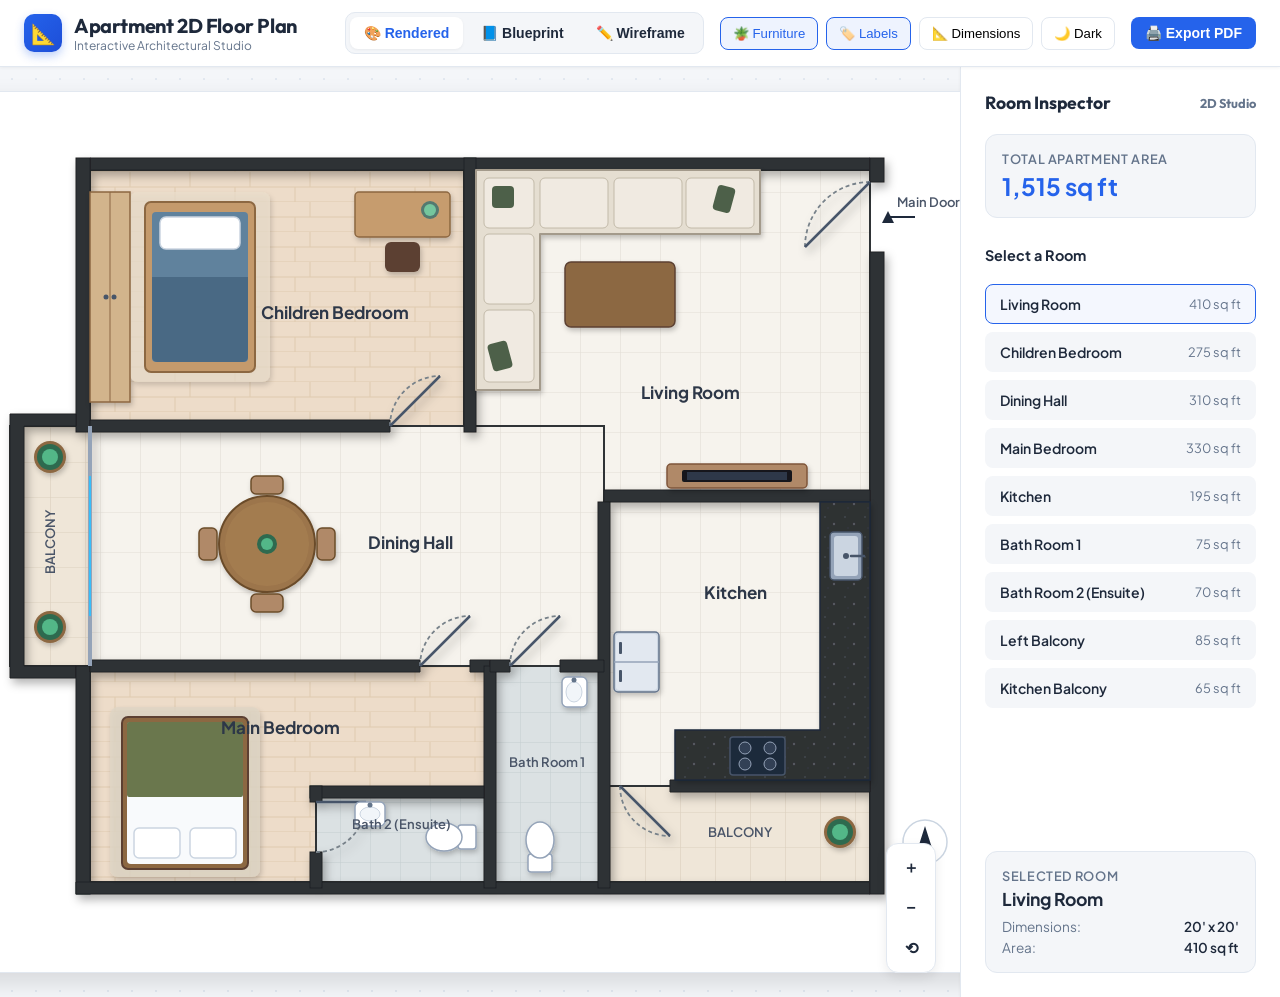
==== index.html @ f6bd7448 "Initial commit: Interactive 2D Apartment Floor Plan Studio" ====
<!DOCTYPE html>
<html lang="en">

<head>
    <meta charset="UTF-8">
    <meta name="viewport" content="width=device-width, initial-scale=1.0">
    <title>2D Apartment Floor Plan - Interactive Studio</title>
    <!-- Google Fonts -->
    <link rel="preconnect" href="https://fonts.googleapis.com">
    <link rel="preconnect" href="https://fonts.gstatic.com" crossorigin>
    <link href="https://fonts.googleapis.com/css2?family=Outfit:wght@300;400;500;600;700&family=Plus+Jakarta+Sans:wght@400;500;600;700&display=swap" rel="stylesheet">
    <!-- External Modular Stylesheet -->
    <link rel="stylesheet" href="css/styles.css">
</head>

<body>

    <!-- Header Navigation -->
    <header>
        <div class="brand">
            <div class="brand-icon">📐</div>
            <div>
                <div class="brand-title">Apartment 2D Floor Plan</div>
                <div class="brand-subtitle">Interactive Architectural Studio</div>
            </div>
        </div>

        <div class="toolbar">
            <div class="btn-group">
                <button class="btn active" id="btnRender" onclick="setRenderMode('render')">🎨 Rendered</button>
                <button class="btn" id="btnBlueprint" onclick="setRenderMode('blueprint')">📘 Blueprint</button>
                <button class="btn" id="btnWireframe" onclick="setRenderMode('wireframe')">✏️ Wireframe</button>
            </div>

            <div style="display: flex; gap: 8px;">
                <button class="toggle-btn active" id="togFurniture" onclick="toggleLayer('furniture')">🪴 Furniture</button>
                <button class="toggle-btn active" id="togLabels" onclick="toggleLayer('labels')">🏷️ Labels</button>
                <button class="toggle-btn" id="togDimensions" onclick="toggleLayer('dimensions')">📐 Dimensions</button>
                <button class="toggle-btn" id="togTheme" onclick="toggleTheme()">🌙 Dark</button>
            </div>

            <button class="btn btn-primary" onclick="window.print()">🖨️ Export PDF</button>
        </div>
    </header>

    <!-- Workspace -->
    <div class="workspace">
        <div class="canvas-container">
            <div class="canvas-wrapper" id="canvasWrapper">
                <!-- Inline Floor Plan SVG or External Reference -->
                <svg id="floorplan" viewBox="0 0 1000 840" xmlns="http://www.w3.org/2000/svg">
                    <defs>
                        <!-- Filters for Soft Realistic Shadows -->
                        <filter id="drop-shadow" x="-10%" y="-10%" width="130%" height="130%">
                            <feDropShadow dx="2" dy="4" stdDeviation="4" flood-color="#000" flood-opacity="0.15" />
                        </filter>
                        <filter id="furniture-shadow" x="-20%" y="-20%" width="140%" height="140%">
                            <feDropShadow dx="1.5" dy="3" stdDeviation="2.5" flood-color="#000" flood-opacity="0.22" />
                        </filter>
                        <filter id="wall-shadow" x="-10%" y="-10%" width="130%" height="130%">
                            <feDropShadow dx="3" dy="5" stdDeviation="5" flood-color="#000" flood-opacity="0.3" />
                        </filter>

                        <!-- Wood Flooring Pattern -->
                        <pattern id="woodPattern" width="60" height="30" patternUnits="userSpaceOnUse">
                            <rect width="60" height="30" fill="#eddcc9" />
                            <line x1="0" y1="15" x2="60" y2="15" stroke="#e0cbaf" stroke-width="1.2" />
                            <line x1="0" y1="30" x2="60" y2="30" stroke="#e0cbaf" stroke-width="1.2" />
                            <line x1="30" y1="0" x2="30" y2="15" stroke="#e0cbaf" stroke-width="1" />
                            <line x1="15" y1="15" x2="15" y2="30" stroke="#e0cbaf" stroke-width="1" />
                        </pattern>

                        <!-- Light Off-White Ceramic Tile Pattern -->
                        <pattern id="tilePattern" width="40" height="40" patternUnits="userSpaceOnUse">
                            <rect width="40" height="40" fill="#f6f3ed" />
                            <path d="M 40 0 L 0 0 0 40" fill="none" stroke="#e3ded6" stroke-width="1.2" />
                        </pattern>

                        <!-- Bathroom Grey Tile Pattern -->
                        <pattern id="bathTilePattern" width="30" height="30" patternUnits="userSpaceOnUse">
                            <rect width="30" height="30" fill="#dbe1e3" />
                            <path d="M 30 0 L 0 0 0 30" fill="none" stroke="#c4cdcf" stroke-width="1" />
                        </pattern>

                        <!-- Balcony Tile Pattern -->
                        <pattern id="balconyTilePattern" width="35" height="35" patternUnits="userSpaceOnUse">
                            <rect width="35" height="35" fill="#efe6d8" />
                            <path d="M 35 0 L 0 0 0 35" fill="none" stroke="#dbd0be" stroke-width="1.2" />
                        </pattern>

                        <!-- Granite Counter Pattern -->
                        <pattern id="granitePattern" width="20" height="20" patternUnits="userSpaceOnUse">
                            <rect width="20" height="20" fill="#2d3033" />
                            <circle cx="5" cy="5" r="1" fill="#44484d" />
                            <circle cx="14" cy="12" r="1.2" fill="#555a60" />
                            <circle cx="8" cy="16" r="0.8" fill="#3b3e42" />
                        </pattern>

                        <!-- Arrow Marker for Main Door -->
                        <marker id="mainDoorArrow" markerWidth="10" markerHeight="10" refX="5" refY="5" orient="auto">
                            <path d="M2,2 L5,8 L8,2 Z" fill="#1e293b" />
                        </marker>
                    </defs>

                    <!-- 1. ROOM FLOORS & SURFACES -->
                    <g id="layer-floors">
                        <rect id="room-children" class="room-polygon" x="110" y="58" width="374" height="256" fill="url(#woodPattern)" stroke="#2f3336" stroke-width="2" onclick="selectRoom('Children Bedroom', 275, '15\' x 18\'')" />
                        <path id="room-living" class="room-polygon" d="M484,58 L890,58 L890,384 L624,384 L624,314 L484,314 Z" fill="url(#tilePattern)" stroke="#2f3336" stroke-width="2" onclick="selectRoom('Living Room', 410, '20\' x 20\'')" />
                        <rect id="room-dining" class="room-polygon" x="110" y="314" width="514" height="240" fill="url(#tilePattern)" stroke="#2f3336" stroke-width="2" onclick="selectRoom('Dining Hall', 310, '24\' x 13\'')" />
                        <rect id="room-left-balcony" class="room-polygon" x="30" y="314" width="80" height="240" fill="url(#balconyTilePattern)" stroke="#2f3336" stroke-width="2" onclick="selectRoom('Left Balcony', 85, '4\' x 13\'')" />
                        <rect id="room-main-bed" class="room-polygon" x="110" y="554" width="400" height="216" fill="url(#woodPattern)" stroke="#2f3336" stroke-width="2" onclick="selectRoom('Main Bedroom', 330, '19\' x 15\'')" />
                        <rect id="room-bath2" class="room-polygon" x="336" y="680" width="174" height="90" fill="url(#bathTilePattern)" stroke="#2f3336" stroke-width="2" onclick="selectRoom('Bath Room 2 (Ensuite)', 70, '9\' x 5\'')" />
                        <rect id="room-bath1" class="room-polygon" x="510" y="554" width="114" height="216" fill="url(#bathTilePattern)" stroke="#2f3336" stroke-width="2" onclick="selectRoom('Bath Room 1', 75, '6\' x 11\'')" />
                        <rect id="room-kitchen" class="room-polygon" x="624" y="384" width="266" height="290" fill="url(#tilePattern)" stroke="#2f3336" stroke-width="2" onclick="selectRoom('Kitchen', 195, '12\' x 15\'')" />
                        <rect id="room-kitchen-balcony" class="room-polygon" x="624" y="674" width="266" height="96" fill="url(#balconyTilePattern)" stroke="#2f3336" stroke-width="2" onclick="selectRoom('Kitchen Balcony', 65, '12\' x 4\'')" />
                    </g>

                    <!-- 2. STRUCTURAL WALLS & DOOR SWINGS -->
                    <g id="layer-walls" filter="url(#wall-shadow)">
                        <path class="wall-structure" d="M110,46 L890,46 L890,58 L110,58 Z" />
                        <rect class="wall-structure" x="96" y="46" width="14" height="274" />
                        <path class="wall-structure" d="M30,302 L96,302 L96,314 L44,314 L44,554 L96,554 L96,566 L30,566 Z" />
                        <rect class="wall-structure" x="96" y="554" width="14" height="228" />
                        <path class="wall-structure" d="M96,770 L890,770 L890,782 L96,782 Z" />
                        <rect class="wall-structure" x="890" y="46" width="14" height="24" />
                        <rect class="wall-structure" x="890" y="140" width="14" height="642" />

                        <rect class="wall-structure" x="484" y="46" width="12" height="274" />
                        <path class="wall-structure" d="M110,308 L410,308 L410,320 L110,320 Z" />
                        <path class="wall-structure" d="M624,378 L890,378 L890,390 L624,390 Z" />
                        <path class="wall-structure" d="M110,548 L440,548 L440,560 L110,560 Z" />
                        <path class="wall-structure" d="M490,548 L510,548 L510,560 L490,560 Z" />
                        <rect class="wall-structure" x="504" y="554" width="12" height="222" />
                        <rect class="wall-structure" x="330" y="674" width="174" height="12" />
                        <rect class="wall-structure" x="330" y="674" width="12" height="16" />
                        <rect class="wall-structure" x="330" y="740" width="12" height="36" />
                        <rect class="wall-structure" x="618" y="390" width="12" height="386" />
                        <path class="wall-structure" d="M510,548 L530,548 L530,560 L510,560 Z" />
                        <path class="wall-structure" d="M580,548 L624,548 L624,560 L580,560 Z" />
                        <path class="wall-structure" d="M690,668 L890,668 L890,680 L690,680 Z" />

                        <g id="door-main">
                            <path class="door-arc" d="M890,70 A65,65 0 0,0 825,135" />
                            <line class="door-leaf" x1="890" y1="70" x2="825" y2="135" />
                        </g>
                        <g id="door-children">
                            <path class="door-arc" d="M410,314 A50,50 0 0,1 460,264" />
                            <line class="door-leaf" x1="410" y1="314" x2="460" y2="264" />
                        </g>
                        <g id="door-main-bed">
                            <path class="door-arc" d="M440,554 A50,50 0 0,1 490,504" />
                            <line class="door-leaf" x1="440" y1="554" x2="490" y2="504" />
                        </g>
                        <g id="door-bath2">
                            <path class="door-arc" d="M336,740 A50,50 0 0,0 386,690" />
                            <line class="door-leaf" x1="336" y1="690" x2="386" y2="690" />
                        </g>
                        <g id="door-bath1">
                            <path class="door-arc" d="M530,554 A50,50 0 0,1 580,504" />
                            <line class="door-leaf" x1="530" y1="554" x2="580" y2="504" />
                        </g>
                        <g id="door-kitchen-balcony">
                            <path class="door-arc" d="M640,674 A50,50 0 0,0 690,724" />
                            <line class="door-leaf" x1="640" y1="674" x2="690" y2="724" />
                        </g>

                        <line x1="110" y1="314" x2="110" y2="554" stroke="#94a3b8" stroke-width="4" />
                        <line x1="110" y1="364" x2="110" y2="504" stroke="#38bdf8" stroke-width="2" />
                    </g>

                    <!-- 3. FURNITURE & FIXTURES -->
                    <g id="layer-furniture" class="furniture-group" filter="url(#furniture-shadow)">
                        <g id="furn-child-bed">
                            <rect x="150" y="80" width="140" height="190" rx="8" fill="#eadecc" opacity="0.7" />
                            <rect x="165" y="90" width="110" height="170" rx="6" fill="#c49a6c" stroke="#8c6742" stroke-width="2" />
                            <rect x="172" y="100" width="96" height="150" rx="4" fill="#60829d" />
                            <rect x="180" y="105" width="80" height="32" rx="6" fill="#ffffff" stroke="#cbd5e1" stroke-width="1.5" />
                            <path d="M172,165 L268,165 L268,245 A5,5 0 0,1 263,250 L177,250 A5,5 0 0,1 172,245 Z" fill="#4a6984" />
                        </g>
                        <g id="furn-child-wardrobe">
                            <rect x="110" y="80" width="40" height="210" fill="#d2b48c" stroke="#8c6742" stroke-width="1.5" />
                            <line x1="130" y1="80" x2="130" y2="290" stroke="#8c6742" stroke-width="1" />
                            <circle cx="126" cy="185" r="2.5" fill="#475569" />
                            <circle cx="134" cy="185" r="2.5" fill="#475569" />
                        </g>
                        <g id="furn-child-desk">
                            <rect x="375" y="80" width="95" height="45" rx="4" fill="#c69c6e" stroke="#8c6742" stroke-width="1.5" />
                            <rect x="405" y="130" width="35" height="30" rx="6" fill="#5c4033" />
                            <circle cx="450" cy="98" r="9" fill="#52796f" />
                            <circle cx="450" cy="98" r="6" fill="#74c69d" />
                        </g>
                        <g id="furn-tv-unit">
                            <rect x="687" y="352" width="140" height="24" rx="4" fill="#b08968" stroke="#7f5539" stroke-width="1.5" />
                            <rect x="702" y="358" width="110" height="12" rx="2" fill="#15191d" />
                            <rect x="707" y="360" width="100" height="8" fill="#2d3748" />
                        </g>
                        <g id="furn-sofa-set">
                            <path d="M496,58 L780,58 L780,122 L560,122 L560,278 L496,278 Z" fill="#e5ded1" stroke="#a39a8b" stroke-width="2" stroke-linejoin="round" />
                            <rect x="504" y="66" width="50" height="50" rx="5" fill="#f0eae1" stroke="#c2baa9" stroke-width="1" />
                            <rect x="504" y="122" width="50" height="70" rx="5" fill="#f0eae1" stroke="#c2baa9" stroke-width="1" />
                            <rect x="504" y="198" width="50" height="72" rx="5" fill="#f0eae1" stroke="#c2baa9" stroke-width="1" />
                            <rect x="560" y="66" width="68" height="50" rx="5" fill="#f0eae1" stroke="#c2baa9" stroke-width="1" />
                            <rect x="634" y="66" width="68" height="50" rx="5" fill="#f0eae1" stroke="#c2baa9" stroke-width="1" />
                            <rect x="706" y="66" width="68" height="50" rx="5" fill="#f0eae1" stroke="#c2baa9" stroke-width="1" />
                            <rect x="512" y="74" width="22" height="22" rx="4" fill="#4e6148" />
                            <rect x="510" y="230" width="20" height="28" rx="4" transform="rotate(-15 520 244)" fill="#4e6148" />
                            <rect x="735" y="74" width="18" height="26" rx="4" transform="rotate(15 744 87)" fill="#4e6148" />
                            <rect x="585" y="150" width="110" height="65" rx="6" fill="#8c6742" stroke="#5c4033" stroke-width="1.5" />
                        </g>
                        <g id="furn-dining-set">
                            <rect x="271" y="364" width="32" height="18" rx="5" fill="#b08968" stroke="#6b4c2a" stroke-width="1.5" />
                            <rect x="271" y="482" width="32" height="18" rx="5" fill="#b08968" stroke="#6b4c2a" stroke-width="1.5" />
                            <rect x="219" y="416" width="18" height="32" rx="5" fill="#b08968" stroke="#6b4c2a" stroke-width="1.5" />
                            <rect x="337" y="416" width="18" height="32" rx="5" fill="#b08968" stroke="#6b4c2a" stroke-width="1.5" />
                            <circle cx="287" cy="432" r="48" fill="#9c754b" stroke="#6b4c2a" stroke-width="2" />
                            <circle cx="287" cy="432" r="42" fill="#a88054" opacity="0.6" />
                            <circle cx="287" cy="432" r="10" fill="#2d6a4f" />
                            <circle cx="287" cy="432" r="6" fill="#52b788" />
                        </g>
                        <g id="furn-left-balcony">
                            <circle cx="70" cy="345" r="16" fill="#8c6742" />
                            <circle cx="70" cy="345" r="13" fill="#2d6a4f" />
                            <circle cx="70" cy="345" r="8" fill="#52b788" />
                            <circle cx="70" cy="515" r="16" fill="#8c6742" />
                            <circle cx="70" cy="515" r="13" fill="#2d6a4f" />
                            <circle cx="70" cy="515" r="8" fill="#52b788" />
                        </g>
                        <g id="furn-main-bed">
                            <rect x="130" y="595" width="150" height="170" rx="8" fill="#ded5c5" opacity="0.8" />
                            <rect x="142" y="605" width="126" height="152" rx="6" fill="#8c6742" stroke="#5c4033" stroke-width="2" />
                            <rect x="147" y="610" width="116" height="142" rx="4" fill="#f8fafc" />
                            <rect x="147" y="610" width="116" height="75" rx="2" fill="#6b774d" />
                            <rect x="154" y="716" width="46" height="30" rx="5" fill="#ffffff" stroke="#cbd5e1" stroke-width="1.5" />
                            <rect x="210" y="716" width="46" height="30" rx="5" fill="#ffffff" stroke="#cbd5e1" stroke-width="1.5" />
                        </g>
                        <g id="furn-bath2">
                            <rect x="478" y="713" width="18" height="24" rx="3" fill="#ffffff" stroke="#94a3b8" stroke-width="1.5" />
                            <ellipse cx="464" cy="725" rx="18" ry="14" fill="#ffffff" stroke="#94a3b8" stroke-width="1.5" />
                            <rect x="375" y="690" width="30" height="24" rx="5" fill="#ffffff" stroke="#94a3b8" stroke-width="1.5" />
                            <ellipse cx="390" cy="702" rx="10" ry="7" fill="#f1f5f9" stroke="#cbd5e1" stroke-width="1" />
                            <circle cx="390" cy="693" r="2.5" fill="#64748b" />
                        </g>
                        <g id="furn-bath1">
                            <rect x="548" y="742" width="24" height="18" rx="3" fill="#ffffff" stroke="#94a3b8" stroke-width="1.5" />
                            <ellipse cx="560" cy="728" rx="14" ry="18" fill="#ffffff" stroke="#94a3b8" stroke-width="1.5" />
                            <rect x="582" y="565" width="25" height="30" rx="5" fill="#ffffff" stroke="#94a3b8" stroke-width="1.5" />
                            <ellipse cx="594" cy="580" rx="8" ry="10" fill="#f1f5f9" stroke="#cbd5e1" stroke-width="1" />
                            <circle cx="594" cy="568" r="2.5" fill="#64748b" />
                        </g>
                        <g id="furn-kitchen">
                            <rect x="634" y="520" width="45" height="60" rx="4" fill="#cbd5e1" stroke="#64748b" stroke-width="1.5" />
                            <rect x="636" y="522" width="41" height="56" rx="3" fill="#e2e8f0" />
                            <line x1="634" y1="550" x2="679" y2="550" stroke="#94a3b8" stroke-width="1.5" />
                            <rect x="639" y="530" width="3" height="12" rx="1" fill="#475569" />
                            <rect x="639" y="558" width="3" height="12" rx="1" fill="#475569" />
                            <path d="M840,390 L890,390 L890,668 L695,668 L695,618 L840,618 Z" fill="url(#granitePattern)" stroke="#1e293b" stroke-width="1.5" />
                            <rect x="850" y="420" width="32" height="48" rx="4" fill="#94a3b8" stroke="#475569" stroke-width="1.5" />
                            <rect x="854" y="424" width="24" height="40" rx="3" fill="#cbd5e1" />
                            <circle cx="866" cy="444" r="3" fill="#475569" />
                            <path d="M884,444 L871,444" stroke="#475569" stroke-width="2.5" stroke-linecap="round" />
                            <rect x="750" y="625" width="55" height="38" rx="3" fill="#1e293b" stroke="#475569" stroke-width="1.5" />
                            <circle cx="765" cy="636" r="6" fill="#334155" stroke="#94a3b8" stroke-width="1" />
                            <circle cx="790" cy="636" r="6" fill="#334155" stroke="#94a3b8" stroke-width="1" />
                            <circle cx="765" cy="652" r="6" fill="#334155" stroke="#94a3b8" stroke-width="1" />
                            <circle cx="790" cy="652" r="6" fill="#334155" stroke="#94a3b8" stroke-width="1" />
                        </g>
                        <g id="furn-kitchen-balcony">
                            <circle cx="860" cy="720" r="16" fill="#8c6742" />
                            <circle cx="860" cy="720" r="13" fill="#2d6a4f" />
                            <circle cx="860" cy="720" r="8" fill="#52b788" />
                        </g>
                    </g>

                    <!-- 4. TEXT LABELS & INDICATORS -->
                    <g id="layer-labels">
                        <text class="room-label-text" x="355" y="200">Children Bedroom</text>
                        <text class="room-label-text" x="710" y="280">Living Room</text>
                        <text class="room-label-text" x="430" y="430">Dining Hall</text>
                        <text class="sub-label-text" transform="translate(70, 430) rotate(-90)">BALCONY</text>
                        <text class="room-label-text" x="300" y="615">Main Bedroom</text>
                        <text class="sub-label-text" x="421" y="712" font-size="11">Bath 2 (Ensuite)</text>
                        <text class="sub-label-text" x="567" y="650">Bath Room 1</text>
                        <text class="room-label-text" x="755" y="480">Kitchen</text>
                        <text class="sub-label-text" x="760" y="720">BALCONY</text>

                        <g id="indicator-main-door">
                            <text class="sub-label-text" x="948" y="90" font-weight="700">Main Door</text>
                            <line x1="935" y1="105" x2="908" y2="105" stroke="#1e293b" stroke-width="2" marker-end="url(#mainDoorArrow)" />
                        </g>

                        <g id="indicator-north" transform="translate(945, 730)">
                            <circle cx="0" cy="0" r="22" fill="#ffffff" stroke="#cbd5e1" stroke-width="1.5" />
                            <polygon points="0,-16 -7,6 0,2 7,6" fill="#1e293b" />
                            <text x="0" y="18" text-anchor="middle" font-size="12" font-weight="800" fill="#1e293b">N</text>
                        </g>
                    </g>

                    <!-- 5. OPTIONAL ARCHITECTURAL DIMENSIONS -->
                    <g id="layer-dimensions" style="display: none;">
                        <line class="dim-line" x1="110" y1="25" x2="890" y2="25" />
                        <text class="dim-text" x="500" y="18">44' - 0" (13.41 m)</text>
                        <line class="dim-line" x1="920" y1="58" x2="920" y2="770" />
                        <text class="dim-text" transform="translate(935, 410) rotate(90)">38' - 0" (11.58 m)</text>
                        <text class="dim-text" x="355" y="220">(15' 0" x 18' 0")</text>
                        <text class="dim-text" x="680" y="210">(20' 0" x 20' 0")</text>
                        <text class="dim-text" x="430" y="450">(24' 0" x 13' 0")</text>
                        <text class="dim-text" x="270" y="635">(16' 0" x 15' 0")</text>
                    </g>
                </svg>
            </div>

            <!-- Floating Controls -->
            <div class="floating-controls">
                <button onclick="zoom(1.15)" title="Zoom In">＋</button>
                <button onclick="zoom(0.85)" title="Zoom Out">− </button>
                <button onclick="resetZoom()" title="Reset Zoom">⟲</button>
            </div>
        </div>

        <!-- Sidebar Inspector -->
        <div class="sidebar">
            <div class="sidebar-title">
                <span>Room Inspector</span>
                <span style="font-size: 0.8rem; color: var(--text-secondary);">2D Studio</span>
            </div>

            <div class="stat-card">
                <div class="stat-label">Total Apartment Area</div>
                <div class="stat-value">1,515 sq ft</div>
            </div>

            <div style="font-weight: 700; font-size: 0.9rem; margin-top: 8px;">Select a Room</div>

            <div class="room-list">
                <div class="room-item active" onclick="selectRoom('Living Room', 410, '20\' x 20\'')">
                    <span class="room-item-name">Living Room</span>
                    <span class="room-item-size">410 sq ft</span>
                </div>
                <div class="room-item" onclick="selectRoom('Children Bedroom', 275, '15\' x 18\'')">
                    <span class="room-item-name">Children Bedroom</span>
                    <span class="room-item-size">275 sq ft</span>
                </div>
                <div class="room-item" onclick="selectRoom('Dining Hall', 310, '24\' x 13\'')">
                    <span class="room-item-name">Dining Hall</span>
                    <span class="room-item-size">310 sq ft</span>
                </div>
                <div class="room-item" onclick="selectRoom('Main Bedroom', 330, '19\' x 15\'')">
                    <span class="room-item-name">Main Bedroom</span>
                    <span class="room-item-size">330 sq ft</span>
                </div>
                <div class="room-item" onclick="selectRoom('Kitchen', 195, '12\' x 15\'')">
                    <span class="room-item-name">Kitchen</span>
                    <span class="room-item-size">195 sq ft</span>
                </div>
                <div class="room-item" onclick="selectRoom('Bath Room 1', 75, '6\' x 11\'')">
                    <span class="room-item-name">Bath Room 1</span>
                    <span class="room-item-size">75 sq ft</span>
                </div>
                <div class="room-item" onclick="selectRoom('Bath Room 2 (Ensuite)', 70, '9\' x 5\'')">
                    <span class="room-item-name">Bath Room 2 (Ensuite)</span>
                    <span class="room-item-size">70 sq ft</span>
                </div>
                <div class="room-item" onclick="selectRoom('Left Balcony', 85, '4\' x 13\'')">
                    <span class="room-item-name">Left Balcony</span>
                    <span class="room-item-size">85 sq ft</span>
                </div>
                <div class="room-item" onclick="selectRoom('Kitchen Balcony', 65, '12\' x 4\'')">
                    <span class="room-item-name">Kitchen Balcony</span>
                    <span class="room-item-size">65 sq ft</span>
                </div>
            </div>

            <!-- Selected Details Container -->
            <div class="stat-card" id="selectedRoomCard" style="margin-top: auto;">
                <div class="stat-label">Selected Room</div>
                <div id="selRoomName" style="font-weight: 700; font-size: 1.1rem; margin-top: 4px;">Living Room</div>
                <div style="display: flex; justify-content: space-between; margin-top: 8px; font-size: 0.85rem;">
                    <span style="color: var(--text-secondary);">Dimensions:</span>
                    <span id="selRoomDim" style="font-weight: 600;">20' x 20'</span>
                </div>
                <div style="display: flex; justify-content: space-between; margin-top: 4px; font-size: 0.85rem;">
                    <span style="color: var(--text-secondary);">Area:</span>
                    <span id="selRoomArea" style="font-weight: 600;">410 sq ft</span>
                </div>
            </div>
        </div>
    </div>

    <!-- External Modular JavaScript Logic -->
    <script src="js/script.js"></script>
</body>

</html>
---- css/styles.css ----
:root {
    --bg-body: #f4f6f9;
    --bg-surface: #ffffff;
    --border-color: #e2e8f0;
    --text-primary: #1e293b;
    --text-secondary: #64748b;
    --accent: #2563eb;
    --accent-hover: #1d4ed8;
    --shadow-sm: 0 1px 3px rgba(0,0,0,0.05);
    --shadow-md: 0 4px 12px rgba(0,0,0,0.08);
    --shadow-lg: 0 10px 25px rgba(0,0,0,0.12);
}

body.dark-theme {
    --bg-body: #0f172a;
    --bg-surface: #1e293b;
    --border-color: #334155;
    --text-primary: #f8fafc;
    --text-secondary: #94a3b8;
    --accent: #3b82f6;
}

* {
    box-sizing: border-box;
    margin: 0;
    padding: 0;
}

body {
    font-family: 'Plus Jakarta Sans', sans-serif;
    background-color: var(--bg-body);
    color: var(--text-primary);
    transition: background-color 0.3s ease, color 0.3s ease;
    min-height: 100vh;
    display: flex;
    flex-direction: column;
}

/* Top Navigation Header */
header {
    background: var(--bg-surface);
    border-bottom: 1px solid var(--border-color);
    padding: 12px 24px;
    display: flex;
    align-items: center;
    justify-content: space-between;
    position: sticky;
    top: 0;
    z-index: 100;
    box-shadow: var(--shadow-sm);
}

.brand {
    display: flex;
    align-items: center;
    gap: 12px;
}

.brand-icon {
    width: 38px;
    height: 38px;
    background: linear-gradient(135deg, #2563eb, #1d4ed8);
    border-radius: 10px;
    display: flex;
    align-items: center;
    justify-content: center;
    color: white;
    font-weight: 700;
    font-size: 20px;
    box-shadow: 0 4px 10px rgba(37, 99, 235, 0.3);
}

.brand-title {
    font-family: 'Outfit', sans-serif;
    font-weight: 700;
    font-size: 1.25rem;
    letter-spacing: -0.02em;
}

.brand-subtitle {
    font-size: 0.75rem;
    color: var(--text-secondary);
}

.toolbar {
    display: flex;
    align-items: center;
    gap: 16px;
}

.btn-group {
    display: flex;
    background: var(--bg-body);
    padding: 4px;
    border-radius: 10px;
    border: 1px solid var(--border-color);
    gap: 4px;
}

.btn {
    background: transparent;
    border: none;
    color: var(--text-primary);
    padding: 8px 14px;
    border-radius: 8px;
    font-size: 0.875rem;
    font-weight: 600;
    cursor: pointer;
    display: flex;
    align-items: center;
    gap: 6px;
    transition: all 0.2s ease;
}

.btn:hover {
    background: rgba(0,0,0,0.05);
}

body.dark-theme .btn:hover {
    background: rgba(255,255,255,0.1);
}

.btn.active {
    background: var(--bg-surface);
    color: var(--accent);
    box-shadow: var(--shadow-sm);
}

.btn-primary {
    background: var(--accent);
    color: white;
    border-radius: 8px;
}

.btn-primary:hover {
    background: var(--accent-hover);
    color: white;
}

.toggle-btn {
    padding: 8px 12px;
    font-size: 0.825rem;
    border: 1px solid var(--border-color);
    border-radius: 8px;
    background: var(--bg-surface);
    cursor: pointer;
    user-select: none;
    display: flex;
    align-items: center;
    gap: 6px;
    font-weight: 500;
}

.toggle-btn.active {
    border-color: var(--accent);
    background: rgba(37, 99, 235, 0.08);
    color: var(--accent);
}

/* Main Workspace Layout */
.workspace {
    display: flex;
    flex: 1;
    overflow: hidden;
    position: relative;
}

/* Canvas Container */
.canvas-container {
    flex: 1;
    display: flex;
    align-items: center;
    justify-content: center;
    padding: 24px;
    overflow: auto;
    position: relative;
    background-image: radial-gradient(var(--border-color) 1px, transparent 1px);
    background-size: 24px 24px;
}

.canvas-wrapper {
    background: var(--bg-surface);
    border-radius: 16px;
    box-shadow: var(--shadow-lg);
    padding: 20px;
    transition: transform 0.2s cubic-bezier(0.25, 1, 0.5, 1);
    position: relative;
    border: 1px solid var(--border-color);
}

svg#floorplan {
    display: block;
    width: 1000px;
    height: 840px;
    max-width: 90vw;
    height: auto;
    user-select: none;
}

/* Floating Zoom Controls */
.floating-controls {
    position: absolute;
    bottom: 24px;
    right: 24px;
    background: var(--bg-surface);
    border: 1px solid var(--border-color);
    border-radius: 12px;
    padding: 6px;
    display: flex;
    flex-direction: column;
    gap: 4px;
    box-shadow: var(--shadow-md);
    z-index: 20;
}

.floating-controls button {
    width: 36px;
    height: 36px;
    border: none;
    background: transparent;
    color: var(--text-primary);
    font-weight: 700;
    font-size: 16px;
    border-radius: 8px;
    cursor: pointer;
    display: flex;
    align-items: center;
    justify-content: center;
}

.floating-controls button:hover {
    background: var(--bg-body);
}

/* Room Inspector Sidebar */
.sidebar {
    width: 320px;
    background: var(--bg-surface);
    border-left: 1px solid var(--border-color);
    padding: 24px;
    display: flex;
    flex-direction: column;
    gap: 20px;
    box-shadow: var(--shadow-sm);
    overflow-y: auto;
}

.sidebar-title {
    font-family: 'Outfit', sans-serif;
    font-size: 1.1rem;
    font-weight: 700;
    display: flex;
    align-items: center;
    justify-content: space-between;
}

.stat-card {
    background: var(--bg-body);
    border: 1px solid var(--border-color);
    border-radius: 12px;
    padding: 16px;
}

.stat-value {
    font-size: 1.5rem;
    font-weight: 700;
    color: var(--accent);
    margin-top: 4px;
}

.stat-label {
    font-size: 0.8rem;
    color: var(--text-secondary);
    text-transform: uppercase;
    letter-spacing: 0.05em;
    font-weight: 600;
}

.room-list {
    display: flex;
    flex-direction: column;
    gap: 8px;
}

.room-item {
    display: flex;
    align-items: center;
    justify-content: space-between;
    padding: 10px 14px;
    background: var(--bg-body);
    border-radius: 8px;
    border: 1px solid transparent;
    cursor: pointer;
    transition: all 0.2s ease;
}

.room-item:hover, .room-item.active {
    border-color: var(--accent);
    background: rgba(37, 99, 235, 0.05);
}

.room-item-name {
    font-size: 0.875rem;
    font-weight: 600;
}

.room-item-size {
    font-size: 0.8rem;
    color: var(--text-secondary);
}

/* SVG Floorplan Specific Styles */
.room-polygon {
    transition: fill 0.3s ease, stroke-width 0.2s ease;
    cursor: pointer;
}

.room-polygon:hover {
    filter: brightness(0.97);
    stroke-width: 4px !important;
}

.wall-structure {
    fill: #2f3336;
    stroke: #1e2124;
    stroke-width: 1;
}

.door-arc {
    fill: none;
    stroke: #78828a;
    stroke-width: 1.8;
    stroke-dasharray: 4,3;
}

.door-leaf {
    stroke: #475569;
    stroke-width: 2.5;
}

.room-label-text {
    font-family: 'Plus Jakarta Sans', sans-serif;
    font-size: 17px;
    font-weight: 700;
    fill: #2d3748;
    text-anchor: middle;
    dominant-baseline: central;
    pointer-events: none;
}

.sub-label-text {
    font-family: 'Plus Jakarta Sans', sans-serif;
    font-size: 13px;
    font-weight: 600;
    fill: #4a5568;
    text-anchor: middle;
    dominant-baseline: central;
    pointer-events: none;
}

.dim-line {
    stroke: #64748b;
    stroke-width: 1.2;
}

.dim-text {
    font-size: 11px;
    font-weight: 600;
    fill: #475569;
    text-anchor: middle;
}

/* Blueprint & Wireframe Themes */
svg.blueprint-mode {
    background-color: #0b2545 !important;
}
svg.blueprint-mode .room-polygon {
    fill: #134074 !important;
    stroke: #8da9c4 !important;
}
svg.blueprint-mode .wall-structure {
    fill: #eef4f8 !important;
}
svg.blueprint-mode .room-label-text, 
svg.blueprint-mode .sub-label-text {
    fill: #ffffff !important;
}
svg.blueprint-mode .furniture-group {
    opacity: 0.6;
    filter: invert(1);
}

svg.wireframe-mode .room-polygon {
    fill: #ffffff !important;
    stroke: #000000 !important;
    stroke-width: 2 !important;
}
svg.wireframe-mode .wall-structure {
    fill: #000000 !important;
}
svg.wireframe-mode .furniture-group {
    opacity: 0.4;
}

/* Print Settings */
@media print {
    header, .sidebar, .floating-controls {
        display: none !important;
    }
    body {
        background: white;
    }
    .canvas-container {
        padding: 0;
        background: none;
    }
    .canvas-wrapper {
        box-shadow: none;
        border: none;
    }
}
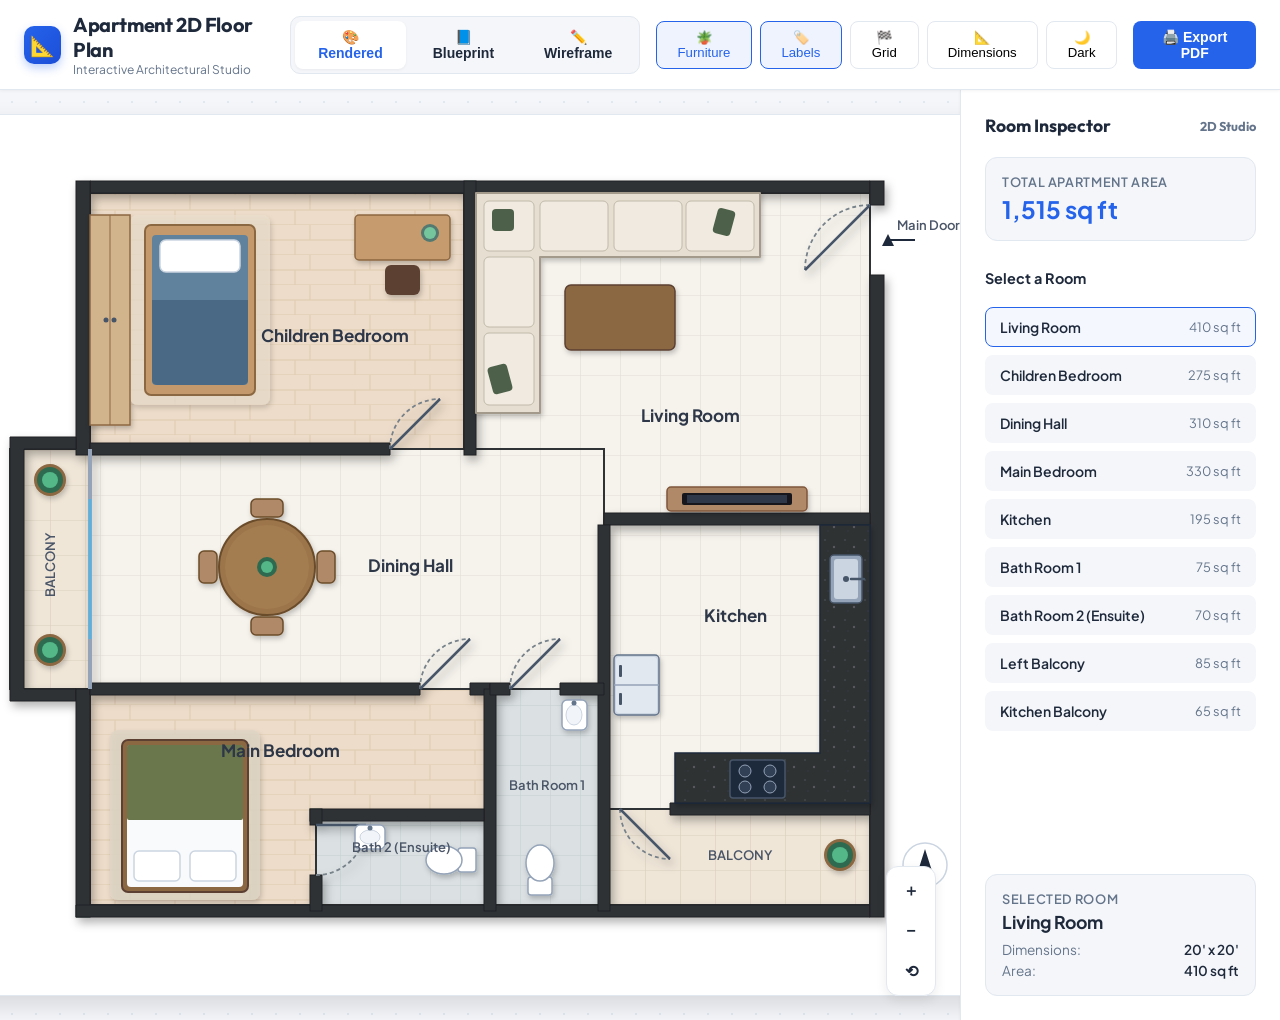
==== commit 1013a925: "Add transparent chessboard grid overlay mode with corner cell coordinates" ====
--- a/index.html
+++ b/index.html
@@ -5,12 +5,15 @@
     <meta charset="UTF-8">
     <meta name="viewport" content="width=device-width, initial-scale=1.0">
     <title>2D Apartment Floor Plan - Interactive Studio</title>
+    <meta http-equiv="Cache-Control" content="no-cache, no-store, must-revalidate">
+    <meta http-equiv="Pragma" content="no-cache">
+    <meta http-equiv="Expires" content="0">
     <!-- Google Fonts -->
     <link rel="preconnect" href="https://fonts.googleapis.com">
     <link rel="preconnect" href="https://fonts.gstatic.com" crossorigin>
     <link href="https://fonts.googleapis.com/css2?family=Outfit:wght@300;400;500;600;700&family=Plus+Jakarta+Sans:wght@400;500;600;700&display=swap" rel="stylesheet">
-    <!-- External Modular Stylesheet -->
-    <link rel="stylesheet" href="css/styles.css">
+    <!-- External Modular Stylesheet with Cache Buster -->
+    <link rel="stylesheet" href="css/styles.css?v=20260911_grid">
 </head>
 
 <body>
@@ -35,6 +38,7 @@
             <div style="display: flex; gap: 8px;">
                 <button class="toggle-btn active" id="togFurniture" onclick="toggleLayer('furniture')">🪴 Furniture</button>
                 <button class="toggle-btn active" id="togLabels" onclick="toggleLayer('labels')">🏷️ Labels</button>
+                <button class="toggle-btn" id="togGrid" onclick="toggleLayer('grid')">🏁 Grid</button>
                 <button class="toggle-btn" id="togDimensions" onclick="toggleLayer('dimensions')">📐 Dimensions</button>
                 <button class="toggle-btn" id="togTheme" onclick="toggleTheme()">🌙 Dark</button>
             </div>
@@ -306,7 +310,523 @@
                         <text class="dim-text" x="430" y="450">(24' 0" x 13' 0")</text>
                         <text class="dim-text" x="270" y="635">(16' 0" x 15' 0")</text>
                     </g>
-                </svg>
+                <!-- ========================================== -->
+<!-- GRID OVERLAY LAYER (CHESSBOARD STYLE)     -->
+<!-- ========================================== -->
+<g id="layer-grid" style="display: none;" pointer-events="none">
+    <rect class="grid-cell-bg" x="30" y="30" width="50" height="50" fill="#1e293b" fill-opacity="0.09" stroke="#94a3b8" stroke-width="0.8" stroke-dasharray="2,2" />
+    <text class="grid-cell-label" x="34" y="41" font-size="9" font-weight="600" fill="#475569" opacity="0.75">A1</text>
+    <rect class="grid-cell-bg" x="80" y="30" width="50" height="50" fill="#1e293b" fill-opacity="0.04" stroke="#94a3b8" stroke-width="0.8" stroke-dasharray="2,2" />
+    <text class="grid-cell-label" x="84" y="41" font-size="9" font-weight="600" fill="#475569" opacity="0.75">B1</text>
+    <rect class="grid-cell-bg" x="130" y="30" width="50" height="50" fill="#1e293b" fill-opacity="0.09" stroke="#94a3b8" stroke-width="0.8" stroke-dasharray="2,2" />
+    <text class="grid-cell-label" x="134" y="41" font-size="9" font-weight="600" fill="#475569" opacity="0.75">C1</text>
+    <rect class="grid-cell-bg" x="180" y="30" width="50" height="50" fill="#1e293b" fill-opacity="0.04" stroke="#94a3b8" stroke-width="0.8" stroke-dasharray="2,2" />
+    <text class="grid-cell-label" x="184" y="41" font-size="9" font-weight="600" fill="#475569" opacity="0.75">D1</text>
+    <rect class="grid-cell-bg" x="230" y="30" width="50" height="50" fill="#1e293b" fill-opacity="0.09" stroke="#94a3b8" stroke-width="0.8" stroke-dasharray="2,2" />
+    <text class="grid-cell-label" x="234" y="41" font-size="9" font-weight="600" fill="#475569" opacity="0.75">E1</text>
+    <rect class="grid-cell-bg" x="280" y="30" width="50" height="50" fill="#1e293b" fill-opacity="0.04" stroke="#94a3b8" stroke-width="0.8" stroke-dasharray="2,2" />
+    <text class="grid-cell-label" x="284" y="41" font-size="9" font-weight="600" fill="#475569" opacity="0.75">F1</text>
+    <rect class="grid-cell-bg" x="330" y="30" width="50" height="50" fill="#1e293b" fill-opacity="0.09" stroke="#94a3b8" stroke-width="0.8" stroke-dasharray="2,2" />
+    <text class="grid-cell-label" x="334" y="41" font-size="9" font-weight="600" fill="#475569" opacity="0.75">G1</text>
+    <rect class="grid-cell-bg" x="380" y="30" width="50" height="50" fill="#1e293b" fill-opacity="0.04" stroke="#94a3b8" stroke-width="0.8" stroke-dasharray="2,2" />
+    <text class="grid-cell-label" x="384" y="41" font-size="9" font-weight="600" fill="#475569" opacity="0.75">H1</text>
+    <rect class="grid-cell-bg" x="430" y="30" width="50" height="50" fill="#1e293b" fill-opacity="0.09" stroke="#94a3b8" stroke-width="0.8" stroke-dasharray="2,2" />
+    <text class="grid-cell-label" x="434" y="41" font-size="9" font-weight="600" fill="#475569" opacity="0.75">I1</text>
+    <rect class="grid-cell-bg" x="480" y="30" width="50" height="50" fill="#1e293b" fill-opacity="0.04" stroke="#94a3b8" stroke-width="0.8" stroke-dasharray="2,2" />
+    <text class="grid-cell-label" x="484" y="41" font-size="9" font-weight="600" fill="#475569" opacity="0.75">J1</text>
+    <rect class="grid-cell-bg" x="530" y="30" width="50" height="50" fill="#1e293b" fill-opacity="0.09" stroke="#94a3b8" stroke-width="0.8" stroke-dasharray="2,2" />
+    <text class="grid-cell-label" x="534" y="41" font-size="9" font-weight="600" fill="#475569" opacity="0.75">K1</text>
+    <rect class="grid-cell-bg" x="580" y="30" width="50" height="50" fill="#1e293b" fill-opacity="0.04" stroke="#94a3b8" stroke-width="0.8" stroke-dasharray="2,2" />
+    <text class="grid-cell-label" x="584" y="41" font-size="9" font-weight="600" fill="#475569" opacity="0.75">L1</text>
+    <rect class="grid-cell-bg" x="630" y="30" width="50" height="50" fill="#1e293b" fill-opacity="0.09" stroke="#94a3b8" stroke-width="0.8" stroke-dasharray="2,2" />
+    <text class="grid-cell-label" x="634" y="41" font-size="9" font-weight="600" fill="#475569" opacity="0.75">M1</text>
+    <rect class="grid-cell-bg" x="680" y="30" width="50" height="50" fill="#1e293b" fill-opacity="0.04" stroke="#94a3b8" stroke-width="0.8" stroke-dasharray="2,2" />
+    <text class="grid-cell-label" x="684" y="41" font-size="9" font-weight="600" fill="#475569" opacity="0.75">N1</text>
+    <rect class="grid-cell-bg" x="730" y="30" width="50" height="50" fill="#1e293b" fill-opacity="0.09" stroke="#94a3b8" stroke-width="0.8" stroke-dasharray="2,2" />
+    <text class="grid-cell-label" x="734" y="41" font-size="9" font-weight="600" fill="#475569" opacity="0.75">O1</text>
+    <rect class="grid-cell-bg" x="780" y="30" width="50" height="50" fill="#1e293b" fill-opacity="0.04" stroke="#94a3b8" stroke-width="0.8" stroke-dasharray="2,2" />
+    <text class="grid-cell-label" x="784" y="41" font-size="9" font-weight="600" fill="#475569" opacity="0.75">P1</text>
+    <rect class="grid-cell-bg" x="830" y="30" width="50" height="50" fill="#1e293b" fill-opacity="0.09" stroke="#94a3b8" stroke-width="0.8" stroke-dasharray="2,2" />
+    <text class="grid-cell-label" x="834" y="41" font-size="9" font-weight="600" fill="#475569" opacity="0.75">Q1</text>
+    <rect class="grid-cell-bg" x="30" y="80" width="50" height="50" fill="#1e293b" fill-opacity="0.04" stroke="#94a3b8" stroke-width="0.8" stroke-dasharray="2,2" />
+    <text class="grid-cell-label" x="34" y="91" font-size="9" font-weight="600" fill="#475569" opacity="0.75">A2</text>
+    <rect class="grid-cell-bg" x="80" y="80" width="50" height="50" fill="#1e293b" fill-opacity="0.09" stroke="#94a3b8" stroke-width="0.8" stroke-dasharray="2,2" />
+    <text class="grid-cell-label" x="84" y="91" font-size="9" font-weight="600" fill="#475569" opacity="0.75">B2</text>
+    <rect class="grid-cell-bg" x="130" y="80" width="50" height="50" fill="#1e293b" fill-opacity="0.04" stroke="#94a3b8" stroke-width="0.8" stroke-dasharray="2,2" />
+    <text class="grid-cell-label" x="134" y="91" font-size="9" font-weight="600" fill="#475569" opacity="0.75">C2</text>
+    <rect class="grid-cell-bg" x="180" y="80" width="50" height="50" fill="#1e293b" fill-opacity="0.09" stroke="#94a3b8" stroke-width="0.8" stroke-dasharray="2,2" />
+    <text class="grid-cell-label" x="184" y="91" font-size="9" font-weight="600" fill="#475569" opacity="0.75">D2</text>
+    <rect class="grid-cell-bg" x="230" y="80" width="50" height="50" fill="#1e293b" fill-opacity="0.04" stroke="#94a3b8" stroke-width="0.8" stroke-dasharray="2,2" />
+    <text class="grid-cell-label" x="234" y="91" font-size="9" font-weight="600" fill="#475569" opacity="0.75">E2</text>
+    <rect class="grid-cell-bg" x="280" y="80" width="50" height="50" fill="#1e293b" fill-opacity="0.09" stroke="#94a3b8" stroke-width="0.8" stroke-dasharray="2,2" />
+    <text class="grid-cell-label" x="284" y="91" font-size="9" font-weight="600" fill="#475569" opacity="0.75">F2</text>
+    <rect class="grid-cell-bg" x="330" y="80" width="50" height="50" fill="#1e293b" fill-opacity="0.04" stroke="#94a3b8" stroke-width="0.8" stroke-dasharray="2,2" />
+    <text class="grid-cell-label" x="334" y="91" font-size="9" font-weight="600" fill="#475569" opacity="0.75">G2</text>
+    <rect class="grid-cell-bg" x="380" y="80" width="50" height="50" fill="#1e293b" fill-opacity="0.09" stroke="#94a3b8" stroke-width="0.8" stroke-dasharray="2,2" />
+    <text class="grid-cell-label" x="384" y="91" font-size="9" font-weight="600" fill="#475569" opacity="0.75">H2</text>
+    <rect class="grid-cell-bg" x="430" y="80" width="50" height="50" fill="#1e293b" fill-opacity="0.04" stroke="#94a3b8" stroke-width="0.8" stroke-dasharray="2,2" />
+    <text class="grid-cell-label" x="434" y="91" font-size="9" font-weight="600" fill="#475569" opacity="0.75">I2</text>
+    <rect class="grid-cell-bg" x="480" y="80" width="50" height="50" fill="#1e293b" fill-opacity="0.09" stroke="#94a3b8" stroke-width="0.8" stroke-dasharray="2,2" />
+    <text class="grid-cell-label" x="484" y="91" font-size="9" font-weight="600" fill="#475569" opacity="0.75">J2</text>
+    <rect class="grid-cell-bg" x="530" y="80" width="50" height="50" fill="#1e293b" fill-opacity="0.04" stroke="#94a3b8" stroke-width="0.8" stroke-dasharray="2,2" />
+    <text class="grid-cell-label" x="534" y="91" font-size="9" font-weight="600" fill="#475569" opacity="0.75">K2</text>
+    <rect class="grid-cell-bg" x="580" y="80" width="50" height="50" fill="#1e293b" fill-opacity="0.09" stroke="#94a3b8" stroke-width="0.8" stroke-dasharray="2,2" />
+    <text class="grid-cell-label" x="584" y="91" font-size="9" font-weight="600" fill="#475569" opacity="0.75">L2</text>
+    <rect class="grid-cell-bg" x="630" y="80" width="50" height="50" fill="#1e293b" fill-opacity="0.04" stroke="#94a3b8" stroke-width="0.8" stroke-dasharray="2,2" />
+    <text class="grid-cell-label" x="634" y="91" font-size="9" font-weight="600" fill="#475569" opacity="0.75">M2</text>
+    <rect class="grid-cell-bg" x="680" y="80" width="50" height="50" fill="#1e293b" fill-opacity="0.09" stroke="#94a3b8" stroke-width="0.8" stroke-dasharray="2,2" />
+    <text class="grid-cell-label" x="684" y="91" font-size="9" font-weight="600" fill="#475569" opacity="0.75">N2</text>
+    <rect class="grid-cell-bg" x="730" y="80" width="50" height="50" fill="#1e293b" fill-opacity="0.04" stroke="#94a3b8" stroke-width="0.8" stroke-dasharray="2,2" />
+    <text class="grid-cell-label" x="734" y="91" font-size="9" font-weight="600" fill="#475569" opacity="0.75">O2</text>
+    <rect class="grid-cell-bg" x="780" y="80" width="50" height="50" fill="#1e293b" fill-opacity="0.09" stroke="#94a3b8" stroke-width="0.8" stroke-dasharray="2,2" />
+    <text class="grid-cell-label" x="784" y="91" font-size="9" font-weight="600" fill="#475569" opacity="0.75">P2</text>
+    <rect class="grid-cell-bg" x="830" y="80" width="50" height="50" fill="#1e293b" fill-opacity="0.04" stroke="#94a3b8" stroke-width="0.8" stroke-dasharray="2,2" />
+    <text class="grid-cell-label" x="834" y="91" font-size="9" font-weight="600" fill="#475569" opacity="0.75">Q2</text>
+    <rect class="grid-cell-bg" x="30" y="130" width="50" height="50" fill="#1e293b" fill-opacity="0.09" stroke="#94a3b8" stroke-width="0.8" stroke-dasharray="2,2" />
+    <text class="grid-cell-label" x="34" y="141" font-size="9" font-weight="600" fill="#475569" opacity="0.75">A3</text>
+    <rect class="grid-cell-bg" x="80" y="130" width="50" height="50" fill="#1e293b" fill-opacity="0.04" stroke="#94a3b8" stroke-width="0.8" stroke-dasharray="2,2" />
+    <text class="grid-cell-label" x="84" y="141" font-size="9" font-weight="600" fill="#475569" opacity="0.75">B3</text>
+    <rect class="grid-cell-bg" x="130" y="130" width="50" height="50" fill="#1e293b" fill-opacity="0.09" stroke="#94a3b8" stroke-width="0.8" stroke-dasharray="2,2" />
+    <text class="grid-cell-label" x="134" y="141" font-size="9" font-weight="600" fill="#475569" opacity="0.75">C3</text>
+    <rect class="grid-cell-bg" x="180" y="130" width="50" height="50" fill="#1e293b" fill-opacity="0.04" stroke="#94a3b8" stroke-width="0.8" stroke-dasharray="2,2" />
+    <text class="grid-cell-label" x="184" y="141" font-size="9" font-weight="600" fill="#475569" opacity="0.75">D3</text>
+    <rect class="grid-cell-bg" x="230" y="130" width="50" height="50" fill="#1e293b" fill-opacity="0.09" stroke="#94a3b8" stroke-width="0.8" stroke-dasharray="2,2" />
+    <text class="grid-cell-label" x="234" y="141" font-size="9" font-weight="600" fill="#475569" opacity="0.75">E3</text>
+    <rect class="grid-cell-bg" x="280" y="130" width="50" height="50" fill="#1e293b" fill-opacity="0.04" stroke="#94a3b8" stroke-width="0.8" stroke-dasharray="2,2" />
+    <text class="grid-cell-label" x="284" y="141" font-size="9" font-weight="600" fill="#475569" opacity="0.75">F3</text>
+    <rect class="grid-cell-bg" x="330" y="130" width="50" height="50" fill="#1e293b" fill-opacity="0.09" stroke="#94a3b8" stroke-width="0.8" stroke-dasharray="2,2" />
+    <text class="grid-cell-label" x="334" y="141" font-size="9" font-weight="600" fill="#475569" opacity="0.75">G3</text>
+    <rect class="grid-cell-bg" x="380" y="130" width="50" height="50" fill="#1e293b" fill-opacity="0.04" stroke="#94a3b8" stroke-width="0.8" stroke-dasharray="2,2" />
+    <text class="grid-cell-label" x="384" y="141" font-size="9" font-weight="600" fill="#475569" opacity="0.75">H3</text>
+    <rect class="grid-cell-bg" x="430" y="130" width="50" height="50" fill="#1e293b" fill-opacity="0.09" stroke="#94a3b8" stroke-width="0.8" stroke-dasharray="2,2" />
+    <text class="grid-cell-label" x="434" y="141" font-size="9" font-weight="600" fill="#475569" opacity="0.75">I3</text>
+    <rect class="grid-cell-bg" x="480" y="130" width="50" height="50" fill="#1e293b" fill-opacity="0.04" stroke="#94a3b8" stroke-width="0.8" stroke-dasharray="2,2" />
+    <text class="grid-cell-label" x="484" y="141" font-size="9" font-weight="600" fill="#475569" opacity="0.75">J3</text>
+    <rect class="grid-cell-bg" x="530" y="130" width="50" height="50" fill="#1e293b" fill-opacity="0.09" stroke="#94a3b8" stroke-width="0.8" stroke-dasharray="2,2" />
+    <text class="grid-cell-label" x="534" y="141" font-size="9" font-weight="600" fill="#475569" opacity="0.75">K3</text>
+    <rect class="grid-cell-bg" x="580" y="130" width="50" height="50" fill="#1e293b" fill-opacity="0.04" stroke="#94a3b8" stroke-width="0.8" stroke-dasharray="2,2" />
+    <text class="grid-cell-label" x="584" y="141" font-size="9" font-weight="600" fill="#475569" opacity="0.75">L3</text>
+    <rect class="grid-cell-bg" x="630" y="130" width="50" height="50" fill="#1e293b" fill-opacity="0.09" stroke="#94a3b8" stroke-width="0.8" stroke-dasharray="2,2" />
+    <text class="grid-cell-label" x="634" y="141" font-size="9" font-weight="600" fill="#475569" opacity="0.75">M3</text>
+    <rect class="grid-cell-bg" x="680" y="130" width="50" height="50" fill="#1e293b" fill-opacity="0.04" stroke="#94a3b8" stroke-width="0.8" stroke-dasharray="2,2" />
+    <text class="grid-cell-label" x="684" y="141" font-size="9" font-weight="600" fill="#475569" opacity="0.75">N3</text>
+    <rect class="grid-cell-bg" x="730" y="130" width="50" height="50" fill="#1e293b" fill-opacity="0.09" stroke="#94a3b8" stroke-width="0.8" stroke-dasharray="2,2" />
+    <text class="grid-cell-label" x="734" y="141" font-size="9" font-weight="600" fill="#475569" opacity="0.75">O3</text>
+    <rect class="grid-cell-bg" x="780" y="130" width="50" height="50" fill="#1e293b" fill-opacity="0.04" stroke="#94a3b8" stroke-width="0.8" stroke-dasharray="2,2" />
+    <text class="grid-cell-label" x="784" y="141" font-size="9" font-weight="600" fill="#475569" opacity="0.75">P3</text>
+    <rect class="grid-cell-bg" x="830" y="130" width="50" height="50" fill="#1e293b" fill-opacity="0.09" stroke="#94a3b8" stroke-width="0.8" stroke-dasharray="2,2" />
+    <text class="grid-cell-label" x="834" y="141" font-size="9" font-weight="600" fill="#475569" opacity="0.75">Q3</text>
+    <rect class="grid-cell-bg" x="30" y="180" width="50" height="50" fill="#1e293b" fill-opacity="0.04" stroke="#94a3b8" stroke-width="0.8" stroke-dasharray="2,2" />
+    <text class="grid-cell-label" x="34" y="191" font-size="9" font-weight="600" fill="#475569" opacity="0.75">A4</text>
+    <rect class="grid-cell-bg" x="80" y="180" width="50" height="50" fill="#1e293b" fill-opacity="0.09" stroke="#94a3b8" stroke-width="0.8" stroke-dasharray="2,2" />
+    <text class="grid-cell-label" x="84" y="191" font-size="9" font-weight="600" fill="#475569" opacity="0.75">B4</text>
+    <rect class="grid-cell-bg" x="130" y="180" width="50" height="50" fill="#1e293b" fill-opacity="0.04" stroke="#94a3b8" stroke-width="0.8" stroke-dasharray="2,2" />
+    <text class="grid-cell-label" x="134" y="191" font-size="9" font-weight="600" fill="#475569" opacity="0.75">C4</text>
+    <rect class="grid-cell-bg" x="180" y="180" width="50" height="50" fill="#1e293b" fill-opacity="0.09" stroke="#94a3b8" stroke-width="0.8" stroke-dasharray="2,2" />
+    <text class="grid-cell-label" x="184" y="191" font-size="9" font-weight="600" fill="#475569" opacity="0.75">D4</text>
+    <rect class="grid-cell-bg" x="230" y="180" width="50" height="50" fill="#1e293b" fill-opacity="0.04" stroke="#94a3b8" stroke-width="0.8" stroke-dasharray="2,2" />
+    <text class="grid-cell-label" x="234" y="191" font-size="9" font-weight="600" fill="#475569" opacity="0.75">E4</text>
+    <rect class="grid-cell-bg" x="280" y="180" width="50" height="50" fill="#1e293b" fill-opacity="0.09" stroke="#94a3b8" stroke-width="0.8" stroke-dasharray="2,2" />
+    <text class="grid-cell-label" x="284" y="191" font-size="9" font-weight="600" fill="#475569" opacity="0.75">F4</text>
+    <rect class="grid-cell-bg" x="330" y="180" width="50" height="50" fill="#1e293b" fill-opacity="0.04" stroke="#94a3b8" stroke-width="0.8" stroke-dasharray="2,2" />
+    <text class="grid-cell-label" x="334" y="191" font-size="9" font-weight="600" fill="#475569" opacity="0.75">G4</text>
+    <rect class="grid-cell-bg" x="380" y="180" width="50" height="50" fill="#1e293b" fill-opacity="0.09" stroke="#94a3b8" stroke-width="0.8" stroke-dasharray="2,2" />
+    <text class="grid-cell-label" x="384" y="191" font-size="9" font-weight="600" fill="#475569" opacity="0.75">H4</text>
+    <rect class="grid-cell-bg" x="430" y="180" width="50" height="50" fill="#1e293b" fill-opacity="0.04" stroke="#94a3b8" stroke-width="0.8" stroke-dasharray="2,2" />
+    <text class="grid-cell-label" x="434" y="191" font-size="9" font-weight="600" fill="#475569" opacity="0.75">I4</text>
+    <rect class="grid-cell-bg" x="480" y="180" width="50" height="50" fill="#1e293b" fill-opacity="0.09" stroke="#94a3b8" stroke-width="0.8" stroke-dasharray="2,2" />
+    <text class="grid-cell-label" x="484" y="191" font-size="9" font-weight="600" fill="#475569" opacity="0.75">J4</text>
+    <rect class="grid-cell-bg" x="530" y="180" width="50" height="50" fill="#1e293b" fill-opacity="0.04" stroke="#94a3b8" stroke-width="0.8" stroke-dasharray="2,2" />
+    <text class="grid-cell-label" x="534" y="191" font-size="9" font-weight="600" fill="#475569" opacity="0.75">K4</text>
+    <rect class="grid-cell-bg" x="580" y="180" width="50" height="50" fill="#1e293b" fill-opacity="0.09" stroke="#94a3b8" stroke-width="0.8" stroke-dasharray="2,2" />
+    <text class="grid-cell-label" x="584" y="191" font-size="9" font-weight="600" fill="#475569" opacity="0.75">L4</text>
+    <rect class="grid-cell-bg" x="630" y="180" width="50" height="50" fill="#1e293b" fill-opacity="0.04" stroke="#94a3b8" stroke-width="0.8" stroke-dasharray="2,2" />
+    <text class="grid-cell-label" x="634" y="191" font-size="9" font-weight="600" fill="#475569" opacity="0.75">M4</text>
+    <rect class="grid-cell-bg" x="680" y="180" width="50" height="50" fill="#1e293b" fill-opacity="0.09" stroke="#94a3b8" stroke-width="0.8" stroke-dasharray="2,2" />
+    <text class="grid-cell-label" x="684" y="191" font-size="9" font-weight="600" fill="#475569" opacity="0.75">N4</text>
+    <rect class="grid-cell-bg" x="730" y="180" width="50" height="50" fill="#1e293b" fill-opacity="0.04" stroke="#94a3b8" stroke-width="0.8" stroke-dasharray="2,2" />
+    <text class="grid-cell-label" x="734" y="191" font-size="9" font-weight="600" fill="#475569" opacity="0.75">O4</text>
+    <rect class="grid-cell-bg" x="780" y="180" width="50" height="50" fill="#1e293b" fill-opacity="0.09" stroke="#94a3b8" stroke-width="0.8" stroke-dasharray="2,2" />
+    <text class="grid-cell-label" x="784" y="191" font-size="9" font-weight="600" fill="#475569" opacity="0.75">P4</text>
+    <rect class="grid-cell-bg" x="830" y="180" width="50" height="50" fill="#1e293b" fill-opacity="0.04" stroke="#94a3b8" stroke-width="0.8" stroke-dasharray="2,2" />
+    <text class="grid-cell-label" x="834" y="191" font-size="9" font-weight="600" fill="#475569" opacity="0.75">Q4</text>
+    <rect class="grid-cell-bg" x="30" y="230" width="50" height="50" fill="#1e293b" fill-opacity="0.09" stroke="#94a3b8" stroke-width="0.8" stroke-dasharray="2,2" />
+    <text class="grid-cell-label" x="34" y="241" font-size="9" font-weight="600" fill="#475569" opacity="0.75">A5</text>
+    <rect class="grid-cell-bg" x="80" y="230" width="50" height="50" fill="#1e293b" fill-opacity="0.04" stroke="#94a3b8" stroke-width="0.8" stroke-dasharray="2,2" />
+    <text class="grid-cell-label" x="84" y="241" font-size="9" font-weight="600" fill="#475569" opacity="0.75">B5</text>
+    <rect class="grid-cell-bg" x="130" y="230" width="50" height="50" fill="#1e293b" fill-opacity="0.09" stroke="#94a3b8" stroke-width="0.8" stroke-dasharray="2,2" />
+    <text class="grid-cell-label" x="134" y="241" font-size="9" font-weight="600" fill="#475569" opacity="0.75">C5</text>
+    <rect class="grid-cell-bg" x="180" y="230" width="50" height="50" fill="#1e293b" fill-opacity="0.04" stroke="#94a3b8" stroke-width="0.8" stroke-dasharray="2,2" />
+    <text class="grid-cell-label" x="184" y="241" font-size="9" font-weight="600" fill="#475569" opacity="0.75">D5</text>
+    <rect class="grid-cell-bg" x="230" y="230" width="50" height="50" fill="#1e293b" fill-opacity="0.09" stroke="#94a3b8" stroke-width="0.8" stroke-dasharray="2,2" />
+    <text class="grid-cell-label" x="234" y="241" font-size="9" font-weight="600" fill="#475569" opacity="0.75">E5</text>
+    <rect class="grid-cell-bg" x="280" y="230" width="50" height="50" fill="#1e293b" fill-opacity="0.04" stroke="#94a3b8" stroke-width="0.8" stroke-dasharray="2,2" />
+    <text class="grid-cell-label" x="284" y="241" font-size="9" font-weight="600" fill="#475569" opacity="0.75">F5</text>
+    <rect class="grid-cell-bg" x="330" y="230" width="50" height="50" fill="#1e293b" fill-opacity="0.09" stroke="#94a3b8" stroke-width="0.8" stroke-dasharray="2,2" />
+    <text class="grid-cell-label" x="334" y="241" font-size="9" font-weight="600" fill="#475569" opacity="0.75">G5</text>
+    <rect class="grid-cell-bg" x="380" y="230" width="50" height="50" fill="#1e293b" fill-opacity="0.04" stroke="#94a3b8" stroke-width="0.8" stroke-dasharray="2,2" />
+    <text class="grid-cell-label" x="384" y="241" font-size="9" font-weight="600" fill="#475569" opacity="0.75">H5</text>
+    <rect class="grid-cell-bg" x="430" y="230" width="50" height="50" fill="#1e293b" fill-opacity="0.09" stroke="#94a3b8" stroke-width="0.8" stroke-dasharray="2,2" />
+    <text class="grid-cell-label" x="434" y="241" font-size="9" font-weight="600" fill="#475569" opacity="0.75">I5</text>
+    <rect class="grid-cell-bg" x="480" y="230" width="50" height="50" fill="#1e293b" fill-opacity="0.04" stroke="#94a3b8" stroke-width="0.8" stroke-dasharray="2,2" />
+    <text class="grid-cell-label" x="484" y="241" font-size="9" font-weight="600" fill="#475569" opacity="0.75">J5</text>
+    <rect class="grid-cell-bg" x="530" y="230" width="50" height="50" fill="#1e293b" fill-opacity="0.09" stroke="#94a3b8" stroke-width="0.8" stroke-dasharray="2,2" />
+    <text class="grid-cell-label" x="534" y="241" font-size="9" font-weight="600" fill="#475569" opacity="0.75">K5</text>
+    <rect class="grid-cell-bg" x="580" y="230" width="50" height="50" fill="#1e293b" fill-opacity="0.04" stroke="#94a3b8" stroke-width="0.8" stroke-dasharray="2,2" />
+    <text class="grid-cell-label" x="584" y="241" font-size="9" font-weight="600" fill="#475569" opacity="0.75">L5</text>
+    <rect class="grid-cell-bg" x="630" y="230" width="50" height="50" fill="#1e293b" fill-opacity="0.09" stroke="#94a3b8" stroke-width="0.8" stroke-dasharray="2,2" />
+    <text class="grid-cell-label" x="634" y="241" font-size="9" font-weight="600" fill="#475569" opacity="0.75">M5</text>
+    <rect class="grid-cell-bg" x="680" y="230" width="50" height="50" fill="#1e293b" fill-opacity="0.04" stroke="#94a3b8" stroke-width="0.8" stroke-dasharray="2,2" />
+    <text class="grid-cell-label" x="684" y="241" font-size="9" font-weight="600" fill="#475569" opacity="0.75">N5</text>
+    <rect class="grid-cell-bg" x="730" y="230" width="50" height="50" fill="#1e293b" fill-opacity="0.09" stroke="#94a3b8" stroke-width="0.8" stroke-dasharray="2,2" />
+    <text class="grid-cell-label" x="734" y="241" font-size="9" font-weight="600" fill="#475569" opacity="0.75">O5</text>
+    <rect class="grid-cell-bg" x="780" y="230" width="50" height="50" fill="#1e293b" fill-opacity="0.04" stroke="#94a3b8" stroke-width="0.8" stroke-dasharray="2,2" />
+    <text class="grid-cell-label" x="784" y="241" font-size="9" font-weight="600" fill="#475569" opacity="0.75">P5</text>
+    <rect class="grid-cell-bg" x="830" y="230" width="50" height="50" fill="#1e293b" fill-opacity="0.09" stroke="#94a3b8" stroke-width="0.8" stroke-dasharray="2,2" />
+    <text class="grid-cell-label" x="834" y="241" font-size="9" font-weight="600" fill="#475569" opacity="0.75">Q5</text>
+    <rect class="grid-cell-bg" x="30" y="280" width="50" height="50" fill="#1e293b" fill-opacity="0.04" stroke="#94a3b8" stroke-width="0.8" stroke-dasharray="2,2" />
+    <text class="grid-cell-label" x="34" y="291" font-size="9" font-weight="600" fill="#475569" opacity="0.75">A6</text>
+    <rect class="grid-cell-bg" x="80" y="280" width="50" height="50" fill="#1e293b" fill-opacity="0.09" stroke="#94a3b8" stroke-width="0.8" stroke-dasharray="2,2" />
+    <text class="grid-cell-label" x="84" y="291" font-size="9" font-weight="600" fill="#475569" opacity="0.75">B6</text>
+    <rect class="grid-cell-bg" x="130" y="280" width="50" height="50" fill="#1e293b" fill-opacity="0.04" stroke="#94a3b8" stroke-width="0.8" stroke-dasharray="2,2" />
+    <text class="grid-cell-label" x="134" y="291" font-size="9" font-weight="600" fill="#475569" opacity="0.75">C6</text>
+    <rect class="grid-cell-bg" x="180" y="280" width="50" height="50" fill="#1e293b" fill-opacity="0.09" stroke="#94a3b8" stroke-width="0.8" stroke-dasharray="2,2" />
+    <text class="grid-cell-label" x="184" y="291" font-size="9" font-weight="600" fill="#475569" opacity="0.75">D6</text>
+    <rect class="grid-cell-bg" x="230" y="280" width="50" height="50" fill="#1e293b" fill-opacity="0.04" stroke="#94a3b8" stroke-width="0.8" stroke-dasharray="2,2" />
+    <text class="grid-cell-label" x="234" y="291" font-size="9" font-weight="600" fill="#475569" opacity="0.75">E6</text>
+    <rect class="grid-cell-bg" x="280" y="280" width="50" height="50" fill="#1e293b" fill-opacity="0.09" stroke="#94a3b8" stroke-width="0.8" stroke-dasharray="2,2" />
+    <text class="grid-cell-label" x="284" y="291" font-size="9" font-weight="600" fill="#475569" opacity="0.75">F6</text>
+    <rect class="grid-cell-bg" x="330" y="280" width="50" height="50" fill="#1e293b" fill-opacity="0.04" stroke="#94a3b8" stroke-width="0.8" stroke-dasharray="2,2" />
+    <text class="grid-cell-label" x="334" y="291" font-size="9" font-weight="600" fill="#475569" opacity="0.75">G6</text>
+    <rect class="grid-cell-bg" x="380" y="280" width="50" height="50" fill="#1e293b" fill-opacity="0.09" stroke="#94a3b8" stroke-width="0.8" stroke-dasharray="2,2" />
+    <text class="grid-cell-label" x="384" y="291" font-size="9" font-weight="600" fill="#475569" opacity="0.75">H6</text>
+    <rect class="grid-cell-bg" x="430" y="280" width="50" height="50" fill="#1e293b" fill-opacity="0.04" stroke="#94a3b8" stroke-width="0.8" stroke-dasharray="2,2" />
+    <text class="grid-cell-label" x="434" y="291" font-size="9" font-weight="600" fill="#475569" opacity="0.75">I6</text>
+    <rect class="grid-cell-bg" x="480" y="280" width="50" height="50" fill="#1e293b" fill-opacity="0.09" stroke="#94a3b8" stroke-width="0.8" stroke-dasharray="2,2" />
+    <text class="grid-cell-label" x="484" y="291" font-size="9" font-weight="600" fill="#475569" opacity="0.75">J6</text>
+    <rect class="grid-cell-bg" x="530" y="280" width="50" height="50" fill="#1e293b" fill-opacity="0.04" stroke="#94a3b8" stroke-width="0.8" stroke-dasharray="2,2" />
+    <text class="grid-cell-label" x="534" y="291" font-size="9" font-weight="600" fill="#475569" opacity="0.75">K6</text>
+    <rect class="grid-cell-bg" x="580" y="280" width="50" height="50" fill="#1e293b" fill-opacity="0.09" stroke="#94a3b8" stroke-width="0.8" stroke-dasharray="2,2" />
+    <text class="grid-cell-label" x="584" y="291" font-size="9" font-weight="600" fill="#475569" opacity="0.75">L6</text>
+    <rect class="grid-cell-bg" x="630" y="280" width="50" height="50" fill="#1e293b" fill-opacity="0.04" stroke="#94a3b8" stroke-width="0.8" stroke-dasharray="2,2" />
+    <text class="grid-cell-label" x="634" y="291" font-size="9" font-weight="600" fill="#475569" opacity="0.75">M6</text>
+    <rect class="grid-cell-bg" x="680" y="280" width="50" height="50" fill="#1e293b" fill-opacity="0.09" stroke="#94a3b8" stroke-width="0.8" stroke-dasharray="2,2" />
+    <text class="grid-cell-label" x="684" y="291" font-size="9" font-weight="600" fill="#475569" opacity="0.75">N6</text>
+    <rect class="grid-cell-bg" x="730" y="280" width="50" height="50" fill="#1e293b" fill-opacity="0.04" stroke="#94a3b8" stroke-width="0.8" stroke-dasharray="2,2" />
+    <text class="grid-cell-label" x="734" y="291" font-size="9" font-weight="600" fill="#475569" opacity="0.75">O6</text>
+    <rect class="grid-cell-bg" x="780" y="280" width="50" height="50" fill="#1e293b" fill-opacity="0.09" stroke="#94a3b8" stroke-width="0.8" stroke-dasharray="2,2" />
+    <text class="grid-cell-label" x="784" y="291" font-size="9" font-weight="600" fill="#475569" opacity="0.75">P6</text>
+    <rect class="grid-cell-bg" x="830" y="280" width="50" height="50" fill="#1e293b" fill-opacity="0.04" stroke="#94a3b8" stroke-width="0.8" stroke-dasharray="2,2" />
+    <text class="grid-cell-label" x="834" y="291" font-size="9" font-weight="600" fill="#475569" opacity="0.75">Q6</text>
+    <rect class="grid-cell-bg" x="30" y="330" width="50" height="50" fill="#1e293b" fill-opacity="0.09" stroke="#94a3b8" stroke-width="0.8" stroke-dasharray="2,2" />
+    <text class="grid-cell-label" x="34" y="341" font-size="9" font-weight="600" fill="#475569" opacity="0.75">A7</text>
+    <rect class="grid-cell-bg" x="80" y="330" width="50" height="50" fill="#1e293b" fill-opacity="0.04" stroke="#94a3b8" stroke-width="0.8" stroke-dasharray="2,2" />
+    <text class="grid-cell-label" x="84" y="341" font-size="9" font-weight="600" fill="#475569" opacity="0.75">B7</text>
+    <rect class="grid-cell-bg" x="130" y="330" width="50" height="50" fill="#1e293b" fill-opacity="0.09" stroke="#94a3b8" stroke-width="0.8" stroke-dasharray="2,2" />
+    <text class="grid-cell-label" x="134" y="341" font-size="9" font-weight="600" fill="#475569" opacity="0.75">C7</text>
+    <rect class="grid-cell-bg" x="180" y="330" width="50" height="50" fill="#1e293b" fill-opacity="0.04" stroke="#94a3b8" stroke-width="0.8" stroke-dasharray="2,2" />
+    <text class="grid-cell-label" x="184" y="341" font-size="9" font-weight="600" fill="#475569" opacity="0.75">D7</text>
+    <rect class="grid-cell-bg" x="230" y="330" width="50" height="50" fill="#1e293b" fill-opacity="0.09" stroke="#94a3b8" stroke-width="0.8" stroke-dasharray="2,2" />
+    <text class="grid-cell-label" x="234" y="341" font-size="9" font-weight="600" fill="#475569" opacity="0.75">E7</text>
+    <rect class="grid-cell-bg" x="280" y="330" width="50" height="50" fill="#1e293b" fill-opacity="0.04" stroke="#94a3b8" stroke-width="0.8" stroke-dasharray="2,2" />
+    <text class="grid-cell-label" x="284" y="341" font-size="9" font-weight="600" fill="#475569" opacity="0.75">F7</text>
+    <rect class="grid-cell-bg" x="330" y="330" width="50" height="50" fill="#1e293b" fill-opacity="0.09" stroke="#94a3b8" stroke-width="0.8" stroke-dasharray="2,2" />
+    <text class="grid-cell-label" x="334" y="341" font-size="9" font-weight="600" fill="#475569" opacity="0.75">G7</text>
+    <rect class="grid-cell-bg" x="380" y="330" width="50" height="50" fill="#1e293b" fill-opacity="0.04" stroke="#94a3b8" stroke-width="0.8" stroke-dasharray="2,2" />
+    <text class="grid-cell-label" x="384" y="341" font-size="9" font-weight="600" fill="#475569" opacity="0.75">H7</text>
+    <rect class="grid-cell-bg" x="430" y="330" width="50" height="50" fill="#1e293b" fill-opacity="0.09" stroke="#94a3b8" stroke-width="0.8" stroke-dasharray="2,2" />
+    <text class="grid-cell-label" x="434" y="341" font-size="9" font-weight="600" fill="#475569" opacity="0.75">I7</text>
+    <rect class="grid-cell-bg" x="480" y="330" width="50" height="50" fill="#1e293b" fill-opacity="0.04" stroke="#94a3b8" stroke-width="0.8" stroke-dasharray="2,2" />
+    <text class="grid-cell-label" x="484" y="341" font-size="9" font-weight="600" fill="#475569" opacity="0.75">J7</text>
+    <rect class="grid-cell-bg" x="530" y="330" width="50" height="50" fill="#1e293b" fill-opacity="0.09" stroke="#94a3b8" stroke-width="0.8" stroke-dasharray="2,2" />
+    <text class="grid-cell-label" x="534" y="341" font-size="9" font-weight="600" fill="#475569" opacity="0.75">K7</text>
+    <rect class="grid-cell-bg" x="580" y="330" width="50" height="50" fill="#1e293b" fill-opacity="0.04" stroke="#94a3b8" stroke-width="0.8" stroke-dasharray="2,2" />
+    <text class="grid-cell-label" x="584" y="341" font-size="9" font-weight="600" fill="#475569" opacity="0.75">L7</text>
+    <rect class="grid-cell-bg" x="630" y="330" width="50" height="50" fill="#1e293b" fill-opacity="0.09" stroke="#94a3b8" stroke-width="0.8" stroke-dasharray="2,2" />
+    <text class="grid-cell-label" x="634" y="341" font-size="9" font-weight="600" fill="#475569" opacity="0.75">M7</text>
+    <rect class="grid-cell-bg" x="680" y="330" width="50" height="50" fill="#1e293b" fill-opacity="0.04" stroke="#94a3b8" stroke-width="0.8" stroke-dasharray="2,2" />
+    <text class="grid-cell-label" x="684" y="341" font-size="9" font-weight="600" fill="#475569" opacity="0.75">N7</text>
+    <rect class="grid-cell-bg" x="730" y="330" width="50" height="50" fill="#1e293b" fill-opacity="0.09" stroke="#94a3b8" stroke-width="0.8" stroke-dasharray="2,2" />
+    <text class="grid-cell-label" x="734" y="341" font-size="9" font-weight="600" fill="#475569" opacity="0.75">O7</text>
+    <rect class="grid-cell-bg" x="780" y="330" width="50" height="50" fill="#1e293b" fill-opacity="0.04" stroke="#94a3b8" stroke-width="0.8" stroke-dasharray="2,2" />
+    <text class="grid-cell-label" x="784" y="341" font-size="9" font-weight="600" fill="#475569" opacity="0.75">P7</text>
+    <rect class="grid-cell-bg" x="830" y="330" width="50" height="50" fill="#1e293b" fill-opacity="0.09" stroke="#94a3b8" stroke-width="0.8" stroke-dasharray="2,2" />
+    <text class="grid-cell-label" x="834" y="341" font-size="9" font-weight="600" fill="#475569" opacity="0.75">Q7</text>
+    <rect class="grid-cell-bg" x="30" y="380" width="50" height="50" fill="#1e293b" fill-opacity="0.04" stroke="#94a3b8" stroke-width="0.8" stroke-dasharray="2,2" />
+    <text class="grid-cell-label" x="34" y="391" font-size="9" font-weight="600" fill="#475569" opacity="0.75">A8</text>
+    <rect class="grid-cell-bg" x="80" y="380" width="50" height="50" fill="#1e293b" fill-opacity="0.09" stroke="#94a3b8" stroke-width="0.8" stroke-dasharray="2,2" />
+    <text class="grid-cell-label" x="84" y="391" font-size="9" font-weight="600" fill="#475569" opacity="0.75">B8</text>
+    <rect class="grid-cell-bg" x="130" y="380" width="50" height="50" fill="#1e293b" fill-opacity="0.04" stroke="#94a3b8" stroke-width="0.8" stroke-dasharray="2,2" />
+    <text class="grid-cell-label" x="134" y="391" font-size="9" font-weight="600" fill="#475569" opacity="0.75">C8</text>
+    <rect class="grid-cell-bg" x="180" y="380" width="50" height="50" fill="#1e293b" fill-opacity="0.09" stroke="#94a3b8" stroke-width="0.8" stroke-dasharray="2,2" />
+    <text class="grid-cell-label" x="184" y="391" font-size="9" font-weight="600" fill="#475569" opacity="0.75">D8</text>
+    <rect class="grid-cell-bg" x="230" y="380" width="50" height="50" fill="#1e293b" fill-opacity="0.04" stroke="#94a3b8" stroke-width="0.8" stroke-dasharray="2,2" />
+    <text class="grid-cell-label" x="234" y="391" font-size="9" font-weight="600" fill="#475569" opacity="0.75">E8</text>
+    <rect class="grid-cell-bg" x="280" y="380" width="50" height="50" fill="#1e293b" fill-opacity="0.09" stroke="#94a3b8" stroke-width="0.8" stroke-dasharray="2,2" />
+    <text class="grid-cell-label" x="284" y="391" font-size="9" font-weight="600" fill="#475569" opacity="0.75">F8</text>
+    <rect class="grid-cell-bg" x="330" y="380" width="50" height="50" fill="#1e293b" fill-opacity="0.04" stroke="#94a3b8" stroke-width="0.8" stroke-dasharray="2,2" />
+    <text class="grid-cell-label" x="334" y="391" font-size="9" font-weight="600" fill="#475569" opacity="0.75">G8</text>
+    <rect class="grid-cell-bg" x="380" y="380" width="50" height="50" fill="#1e293b" fill-opacity="0.09" stroke="#94a3b8" stroke-width="0.8" stroke-dasharray="2,2" />
+    <text class="grid-cell-label" x="384" y="391" font-size="9" font-weight="600" fill="#475569" opacity="0.75">H8</text>
+    <rect class="grid-cell-bg" x="430" y="380" width="50" height="50" fill="#1e293b" fill-opacity="0.04" stroke="#94a3b8" stroke-width="0.8" stroke-dasharray="2,2" />
+    <text class="grid-cell-label" x="434" y="391" font-size="9" font-weight="600" fill="#475569" opacity="0.75">I8</text>
+    <rect class="grid-cell-bg" x="480" y="380" width="50" height="50" fill="#1e293b" fill-opacity="0.09" stroke="#94a3b8" stroke-width="0.8" stroke-dasharray="2,2" />
+    <text class="grid-cell-label" x="484" y="391" font-size="9" font-weight="600" fill="#475569" opacity="0.75">J8</text>
+    <rect class="grid-cell-bg" x="530" y="380" width="50" height="50" fill="#1e293b" fill-opacity="0.04" stroke="#94a3b8" stroke-width="0.8" stroke-dasharray="2,2" />
+    <text class="grid-cell-label" x="534" y="391" font-size="9" font-weight="600" fill="#475569" opacity="0.75">K8</text>
+    <rect class="grid-cell-bg" x="580" y="380" width="50" height="50" fill="#1e293b" fill-opacity="0.09" stroke="#94a3b8" stroke-width="0.8" stroke-dasharray="2,2" />
+    <text class="grid-cell-label" x="584" y="391" font-size="9" font-weight="600" fill="#475569" opacity="0.75">L8</text>
+    <rect class="grid-cell-bg" x="630" y="380" width="50" height="50" fill="#1e293b" fill-opacity="0.04" stroke="#94a3b8" stroke-width="0.8" stroke-dasharray="2,2" />
+    <text class="grid-cell-label" x="634" y="391" font-size="9" font-weight="600" fill="#475569" opacity="0.75">M8</text>
+    <rect class="grid-cell-bg" x="680" y="380" width="50" height="50" fill="#1e293b" fill-opacity="0.09" stroke="#94a3b8" stroke-width="0.8" stroke-dasharray="2,2" />
+    <text class="grid-cell-label" x="684" y="391" font-size="9" font-weight="600" fill="#475569" opacity="0.75">N8</text>
+    <rect class="grid-cell-bg" x="730" y="380" width="50" height="50" fill="#1e293b" fill-opacity="0.04" stroke="#94a3b8" stroke-width="0.8" stroke-dasharray="2,2" />
+    <text class="grid-cell-label" x="734" y="391" font-size="9" font-weight="600" fill="#475569" opacity="0.75">O8</text>
+    <rect class="grid-cell-bg" x="780" y="380" width="50" height="50" fill="#1e293b" fill-opacity="0.09" stroke="#94a3b8" stroke-width="0.8" stroke-dasharray="2,2" />
+    <text class="grid-cell-label" x="784" y="391" font-size="9" font-weight="600" fill="#475569" opacity="0.75">P8</text>
+    <rect class="grid-cell-bg" x="830" y="380" width="50" height="50" fill="#1e293b" fill-opacity="0.04" stroke="#94a3b8" stroke-width="0.8" stroke-dasharray="2,2" />
+    <text class="grid-cell-label" x="834" y="391" font-size="9" font-weight="600" fill="#475569" opacity="0.75">Q8</text>
+    <rect class="grid-cell-bg" x="30" y="430" width="50" height="50" fill="#1e293b" fill-opacity="0.09" stroke="#94a3b8" stroke-width="0.8" stroke-dasharray="2,2" />
+    <text class="grid-cell-label" x="34" y="441" font-size="9" font-weight="600" fill="#475569" opacity="0.75">A9</text>
+    <rect class="grid-cell-bg" x="80" y="430" width="50" height="50" fill="#1e293b" fill-opacity="0.04" stroke="#94a3b8" stroke-width="0.8" stroke-dasharray="2,2" />
+    <text class="grid-cell-label" x="84" y="441" font-size="9" font-weight="600" fill="#475569" opacity="0.75">B9</text>
+    <rect class="grid-cell-bg" x="130" y="430" width="50" height="50" fill="#1e293b" fill-opacity="0.09" stroke="#94a3b8" stroke-width="0.8" stroke-dasharray="2,2" />
+    <text class="grid-cell-label" x="134" y="441" font-size="9" font-weight="600" fill="#475569" opacity="0.75">C9</text>
+    <rect class="grid-cell-bg" x="180" y="430" width="50" height="50" fill="#1e293b" fill-opacity="0.04" stroke="#94a3b8" stroke-width="0.8" stroke-dasharray="2,2" />
+    <text class="grid-cell-label" x="184" y="441" font-size="9" font-weight="600" fill="#475569" opacity="0.75">D9</text>
+    <rect class="grid-cell-bg" x="230" y="430" width="50" height="50" fill="#1e293b" fill-opacity="0.09" stroke="#94a3b8" stroke-width="0.8" stroke-dasharray="2,2" />
+    <text class="grid-cell-label" x="234" y="441" font-size="9" font-weight="600" fill="#475569" opacity="0.75">E9</text>
+    <rect class="grid-cell-bg" x="280" y="430" width="50" height="50" fill="#1e293b" fill-opacity="0.04" stroke="#94a3b8" stroke-width="0.8" stroke-dasharray="2,2" />
+    <text class="grid-cell-label" x="284" y="441" font-size="9" font-weight="600" fill="#475569" opacity="0.75">F9</text>
+    <rect class="grid-cell-bg" x="330" y="430" width="50" height="50" fill="#1e293b" fill-opacity="0.09" stroke="#94a3b8" stroke-width="0.8" stroke-dasharray="2,2" />
+    <text class="grid-cell-label" x="334" y="441" font-size="9" font-weight="600" fill="#475569" opacity="0.75">G9</text>
+    <rect class="grid-cell-bg" x="380" y="430" width="50" height="50" fill="#1e293b" fill-opacity="0.04" stroke="#94a3b8" stroke-width="0.8" stroke-dasharray="2,2" />
+    <text class="grid-cell-label" x="384" y="441" font-size="9" font-weight="600" fill="#475569" opacity="0.75">H9</text>
+    <rect class="grid-cell-bg" x="430" y="430" width="50" height="50" fill="#1e293b" fill-opacity="0.09" stroke="#94a3b8" stroke-width="0.8" stroke-dasharray="2,2" />
+    <text class="grid-cell-label" x="434" y="441" font-size="9" font-weight="600" fill="#475569" opacity="0.75">I9</text>
+    <rect class="grid-cell-bg" x="480" y="430" width="50" height="50" fill="#1e293b" fill-opacity="0.04" stroke="#94a3b8" stroke-width="0.8" stroke-dasharray="2,2" />
+    <text class="grid-cell-label" x="484" y="441" font-size="9" font-weight="600" fill="#475569" opacity="0.75">J9</text>
+    <rect class="grid-cell-bg" x="530" y="430" width="50" height="50" fill="#1e293b" fill-opacity="0.09" stroke="#94a3b8" stroke-width="0.8" stroke-dasharray="2,2" />
+    <text class="grid-cell-label" x="534" y="441" font-size="9" font-weight="600" fill="#475569" opacity="0.75">K9</text>
+    <rect class="grid-cell-bg" x="580" y="430" width="50" height="50" fill="#1e293b" fill-opacity="0.04" stroke="#94a3b8" stroke-width="0.8" stroke-dasharray="2,2" />
+    <text class="grid-cell-label" x="584" y="441" font-size="9" font-weight="600" fill="#475569" opacity="0.75">L9</text>
+    <rect class="grid-cell-bg" x="630" y="430" width="50" height="50" fill="#1e293b" fill-opacity="0.09" stroke="#94a3b8" stroke-width="0.8" stroke-dasharray="2,2" />
+    <text class="grid-cell-label" x="634" y="441" font-size="9" font-weight="600" fill="#475569" opacity="0.75">M9</text>
+    <rect class="grid-cell-bg" x="680" y="430" width="50" height="50" fill="#1e293b" fill-opacity="0.04" stroke="#94a3b8" stroke-width="0.8" stroke-dasharray="2,2" />
+    <text class="grid-cell-label" x="684" y="441" font-size="9" font-weight="600" fill="#475569" opacity="0.75">N9</text>
+    <rect class="grid-cell-bg" x="730" y="430" width="50" height="50" fill="#1e293b" fill-opacity="0.09" stroke="#94a3b8" stroke-width="0.8" stroke-dasharray="2,2" />
+    <text class="grid-cell-label" x="734" y="441" font-size="9" font-weight="600" fill="#475569" opacity="0.75">O9</text>
+    <rect class="grid-cell-bg" x="780" y="430" width="50" height="50" fill="#1e293b" fill-opacity="0.04" stroke="#94a3b8" stroke-width="0.8" stroke-dasharray="2,2" />
+    <text class="grid-cell-label" x="784" y="441" font-size="9" font-weight="600" fill="#475569" opacity="0.75">P9</text>
+    <rect class="grid-cell-bg" x="830" y="430" width="50" height="50" fill="#1e293b" fill-opacity="0.09" stroke="#94a3b8" stroke-width="0.8" stroke-dasharray="2,2" />
+    <text class="grid-cell-label" x="834" y="441" font-size="9" font-weight="600" fill="#475569" opacity="0.75">Q9</text>
+    <rect class="grid-cell-bg" x="30" y="480" width="50" height="50" fill="#1e293b" fill-opacity="0.04" stroke="#94a3b8" stroke-width="0.8" stroke-dasharray="2,2" />
+    <text class="grid-cell-label" x="34" y="491" font-size="9" font-weight="600" fill="#475569" opacity="0.75">A10</text>
+    <rect class="grid-cell-bg" x="80" y="480" width="50" height="50" fill="#1e293b" fill-opacity="0.09" stroke="#94a3b8" stroke-width="0.8" stroke-dasharray="2,2" />
+    <text class="grid-cell-label" x="84" y="491" font-size="9" font-weight="600" fill="#475569" opacity="0.75">B10</text>
+    <rect class="grid-cell-bg" x="130" y="480" width="50" height="50" fill="#1e293b" fill-opacity="0.04" stroke="#94a3b8" stroke-width="0.8" stroke-dasharray="2,2" />
+    <text class="grid-cell-label" x="134" y="491" font-size="9" font-weight="600" fill="#475569" opacity="0.75">C10</text>
+    <rect class="grid-cell-bg" x="180" y="480" width="50" height="50" fill="#1e293b" fill-opacity="0.09" stroke="#94a3b8" stroke-width="0.8" stroke-dasharray="2,2" />
+    <text class="grid-cell-label" x="184" y="491" font-size="9" font-weight="600" fill="#475569" opacity="0.75">D10</text>
+    <rect class="grid-cell-bg" x="230" y="480" width="50" height="50" fill="#1e293b" fill-opacity="0.04" stroke="#94a3b8" stroke-width="0.8" stroke-dasharray="2,2" />
+    <text class="grid-cell-label" x="234" y="491" font-size="9" font-weight="600" fill="#475569" opacity="0.75">E10</text>
+    <rect class="grid-cell-bg" x="280" y="480" width="50" height="50" fill="#1e293b" fill-opacity="0.09" stroke="#94a3b8" stroke-width="0.8" stroke-dasharray="2,2" />
+    <text class="grid-cell-label" x="284" y="491" font-size="9" font-weight="600" fill="#475569" opacity="0.75">F10</text>
+    <rect class="grid-cell-bg" x="330" y="480" width="50" height="50" fill="#1e293b" fill-opacity="0.04" stroke="#94a3b8" stroke-width="0.8" stroke-dasharray="2,2" />
+    <text class="grid-cell-label" x="334" y="491" font-size="9" font-weight="600" fill="#475569" opacity="0.75">G10</text>
+    <rect class="grid-cell-bg" x="380" y="480" width="50" height="50" fill="#1e293b" fill-opacity="0.09" stroke="#94a3b8" stroke-width="0.8" stroke-dasharray="2,2" />
+    <text class="grid-cell-label" x="384" y="491" font-size="9" font-weight="600" fill="#475569" opacity="0.75">H10</text>
+    <rect class="grid-cell-bg" x="430" y="480" width="50" height="50" fill="#1e293b" fill-opacity="0.04" stroke="#94a3b8" stroke-width="0.8" stroke-dasharray="2,2" />
+    <text class="grid-cell-label" x="434" y="491" font-size="9" font-weight="600" fill="#475569" opacity="0.75">I10</text>
+    <rect class="grid-cell-bg" x="480" y="480" width="50" height="50" fill="#1e293b" fill-opacity="0.09" stroke="#94a3b8" stroke-width="0.8" stroke-dasharray="2,2" />
+    <text class="grid-cell-label" x="484" y="491" font-size="9" font-weight="600" fill="#475569" opacity="0.75">J10</text>
+    <rect class="grid-cell-bg" x="530" y="480" width="50" height="50" fill="#1e293b" fill-opacity="0.04" stroke="#94a3b8" stroke-width="0.8" stroke-dasharray="2,2" />
+    <text class="grid-cell-label" x="534" y="491" font-size="9" font-weight="600" fill="#475569" opacity="0.75">K10</text>
+    <rect class="grid-cell-bg" x="580" y="480" width="50" height="50" fill="#1e293b" fill-opacity="0.09" stroke="#94a3b8" stroke-width="0.8" stroke-dasharray="2,2" />
+    <text class="grid-cell-label" x="584" y="491" font-size="9" font-weight="600" fill="#475569" opacity="0.75">L10</text>
+    <rect class="grid-cell-bg" x="630" y="480" width="50" height="50" fill="#1e293b" fill-opacity="0.04" stroke="#94a3b8" stroke-width="0.8" stroke-dasharray="2,2" />
+    <text class="grid-cell-label" x="634" y="491" font-size="9" font-weight="600" fill="#475569" opacity="0.75">M10</text>
+    <rect class="grid-cell-bg" x="680" y="480" width="50" height="50" fill="#1e293b" fill-opacity="0.09" stroke="#94a3b8" stroke-width="0.8" stroke-dasharray="2,2" />
+    <text class="grid-cell-label" x="684" y="491" font-size="9" font-weight="600" fill="#475569" opacity="0.75">N10</text>
+    <rect class="grid-cell-bg" x="730" y="480" width="50" height="50" fill="#1e293b" fill-opacity="0.04" stroke="#94a3b8" stroke-width="0.8" stroke-dasharray="2,2" />
+    <text class="grid-cell-label" x="734" y="491" font-size="9" font-weight="600" fill="#475569" opacity="0.75">O10</text>
+    <rect class="grid-cell-bg" x="780" y="480" width="50" height="50" fill="#1e293b" fill-opacity="0.09" stroke="#94a3b8" stroke-width="0.8" stroke-dasharray="2,2" />
+    <text class="grid-cell-label" x="784" y="491" font-size="9" font-weight="600" fill="#475569" opacity="0.75">P10</text>
+    <rect class="grid-cell-bg" x="830" y="480" width="50" height="50" fill="#1e293b" fill-opacity="0.04" stroke="#94a3b8" stroke-width="0.8" stroke-dasharray="2,2" />
+    <text class="grid-cell-label" x="834" y="491" font-size="9" font-weight="600" fill="#475569" opacity="0.75">Q10</text>
+    <rect class="grid-cell-bg" x="30" y="530" width="50" height="50" fill="#1e293b" fill-opacity="0.09" stroke="#94a3b8" stroke-width="0.8" stroke-dasharray="2,2" />
+    <text class="grid-cell-label" x="34" y="541" font-size="9" font-weight="600" fill="#475569" opacity="0.75">A11</text>
+    <rect class="grid-cell-bg" x="80" y="530" width="50" height="50" fill="#1e293b" fill-opacity="0.04" stroke="#94a3b8" stroke-width="0.8" stroke-dasharray="2,2" />
+    <text class="grid-cell-label" x="84" y="541" font-size="9" font-weight="600" fill="#475569" opacity="0.75">B11</text>
+    <rect class="grid-cell-bg" x="130" y="530" width="50" height="50" fill="#1e293b" fill-opacity="0.09" stroke="#94a3b8" stroke-width="0.8" stroke-dasharray="2,2" />
+    <text class="grid-cell-label" x="134" y="541" font-size="9" font-weight="600" fill="#475569" opacity="0.75">C11</text>
+    <rect class="grid-cell-bg" x="180" y="530" width="50" height="50" fill="#1e293b" fill-opacity="0.04" stroke="#94a3b8" stroke-width="0.8" stroke-dasharray="2,2" />
+    <text class="grid-cell-label" x="184" y="541" font-size="9" font-weight="600" fill="#475569" opacity="0.75">D11</text>
+    <rect class="grid-cell-bg" x="230" y="530" width="50" height="50" fill="#1e293b" fill-opacity="0.09" stroke="#94a3b8" stroke-width="0.8" stroke-dasharray="2,2" />
+    <text class="grid-cell-label" x="234" y="541" font-size="9" font-weight="600" fill="#475569" opacity="0.75">E11</text>
+    <rect class="grid-cell-bg" x="280" y="530" width="50" height="50" fill="#1e293b" fill-opacity="0.04" stroke="#94a3b8" stroke-width="0.8" stroke-dasharray="2,2" />
+    <text class="grid-cell-label" x="284" y="541" font-size="9" font-weight="600" fill="#475569" opacity="0.75">F11</text>
+    <rect class="grid-cell-bg" x="330" y="530" width="50" height="50" fill="#1e293b" fill-opacity="0.09" stroke="#94a3b8" stroke-width="0.8" stroke-dasharray="2,2" />
+    <text class="grid-cell-label" x="334" y="541" font-size="9" font-weight="600" fill="#475569" opacity="0.75">G11</text>
+    <rect class="grid-cell-bg" x="380" y="530" width="50" height="50" fill="#1e293b" fill-opacity="0.04" stroke="#94a3b8" stroke-width="0.8" stroke-dasharray="2,2" />
+    <text class="grid-cell-label" x="384" y="541" font-size="9" font-weight="600" fill="#475569" opacity="0.75">H11</text>
+    <rect class="grid-cell-bg" x="430" y="530" width="50" height="50" fill="#1e293b" fill-opacity="0.09" stroke="#94a3b8" stroke-width="0.8" stroke-dasharray="2,2" />
+    <text class="grid-cell-label" x="434" y="541" font-size="9" font-weight="600" fill="#475569" opacity="0.75">I11</text>
+    <rect class="grid-cell-bg" x="480" y="530" width="50" height="50" fill="#1e293b" fill-opacity="0.04" stroke="#94a3b8" stroke-width="0.8" stroke-dasharray="2,2" />
+    <text class="grid-cell-label" x="484" y="541" font-size="9" font-weight="600" fill="#475569" opacity="0.75">J11</text>
+    <rect class="grid-cell-bg" x="530" y="530" width="50" height="50" fill="#1e293b" fill-opacity="0.09" stroke="#94a3b8" stroke-width="0.8" stroke-dasharray="2,2" />
+    <text class="grid-cell-label" x="534" y="541" font-size="9" font-weight="600" fill="#475569" opacity="0.75">K11</text>
+    <rect class="grid-cell-bg" x="580" y="530" width="50" height="50" fill="#1e293b" fill-opacity="0.04" stroke="#94a3b8" stroke-width="0.8" stroke-dasharray="2,2" />
+    <text class="grid-cell-label" x="584" y="541" font-size="9" font-weight="600" fill="#475569" opacity="0.75">L11</text>
+    <rect class="grid-cell-bg" x="630" y="530" width="50" height="50" fill="#1e293b" fill-opacity="0.09" stroke="#94a3b8" stroke-width="0.8" stroke-dasharray="2,2" />
+    <text class="grid-cell-label" x="634" y="541" font-size="9" font-weight="600" fill="#475569" opacity="0.75">M11</text>
+    <rect class="grid-cell-bg" x="680" y="530" width="50" height="50" fill="#1e293b" fill-opacity="0.04" stroke="#94a3b8" stroke-width="0.8" stroke-dasharray="2,2" />
+    <text class="grid-cell-label" x="684" y="541" font-size="9" font-weight="600" fill="#475569" opacity="0.75">N11</text>
+    <rect class="grid-cell-bg" x="730" y="530" width="50" height="50" fill="#1e293b" fill-opacity="0.09" stroke="#94a3b8" stroke-width="0.8" stroke-dasharray="2,2" />
+    <text class="grid-cell-label" x="734" y="541" font-size="9" font-weight="600" fill="#475569" opacity="0.75">O11</text>
+    <rect class="grid-cell-bg" x="780" y="530" width="50" height="50" fill="#1e293b" fill-opacity="0.04" stroke="#94a3b8" stroke-width="0.8" stroke-dasharray="2,2" />
+    <text class="grid-cell-label" x="784" y="541" font-size="9" font-weight="600" fill="#475569" opacity="0.75">P11</text>
+    <rect class="grid-cell-bg" x="830" y="530" width="50" height="50" fill="#1e293b" fill-opacity="0.09" stroke="#94a3b8" stroke-width="0.8" stroke-dasharray="2,2" />
+    <text class="grid-cell-label" x="834" y="541" font-size="9" font-weight="600" fill="#475569" opacity="0.75">Q11</text>
+    <rect class="grid-cell-bg" x="30" y="580" width="50" height="50" fill="#1e293b" fill-opacity="0.04" stroke="#94a3b8" stroke-width="0.8" stroke-dasharray="2,2" />
+    <text class="grid-cell-label" x="34" y="591" font-size="9" font-weight="600" fill="#475569" opacity="0.75">A12</text>
+    <rect class="grid-cell-bg" x="80" y="580" width="50" height="50" fill="#1e293b" fill-opacity="0.09" stroke="#94a3b8" stroke-width="0.8" stroke-dasharray="2,2" />
+    <text class="grid-cell-label" x="84" y="591" font-size="9" font-weight="600" fill="#475569" opacity="0.75">B12</text>
+    <rect class="grid-cell-bg" x="130" y="580" width="50" height="50" fill="#1e293b" fill-opacity="0.04" stroke="#94a3b8" stroke-width="0.8" stroke-dasharray="2,2" />
+    <text class="grid-cell-label" x="134" y="591" font-size="9" font-weight="600" fill="#475569" opacity="0.75">C12</text>
+    <rect class="grid-cell-bg" x="180" y="580" width="50" height="50" fill="#1e293b" fill-opacity="0.09" stroke="#94a3b8" stroke-width="0.8" stroke-dasharray="2,2" />
+    <text class="grid-cell-label" x="184" y="591" font-size="9" font-weight="600" fill="#475569" opacity="0.75">D12</text>
+    <rect class="grid-cell-bg" x="230" y="580" width="50" height="50" fill="#1e293b" fill-opacity="0.04" stroke="#94a3b8" stroke-width="0.8" stroke-dasharray="2,2" />
+    <text class="grid-cell-label" x="234" y="591" font-size="9" font-weight="600" fill="#475569" opacity="0.75">E12</text>
+    <rect class="grid-cell-bg" x="280" y="580" width="50" height="50" fill="#1e293b" fill-opacity="0.09" stroke="#94a3b8" stroke-width="0.8" stroke-dasharray="2,2" />
+    <text class="grid-cell-label" x="284" y="591" font-size="9" font-weight="600" fill="#475569" opacity="0.75">F12</text>
+    <rect class="grid-cell-bg" x="330" y="580" width="50" height="50" fill="#1e293b" fill-opacity="0.04" stroke="#94a3b8" stroke-width="0.8" stroke-dasharray="2,2" />
+    <text class="grid-cell-label" x="334" y="591" font-size="9" font-weight="600" fill="#475569" opacity="0.75">G12</text>
+    <rect class="grid-cell-bg" x="380" y="580" width="50" height="50" fill="#1e293b" fill-opacity="0.09" stroke="#94a3b8" stroke-width="0.8" stroke-dasharray="2,2" />
+    <text class="grid-cell-label" x="384" y="591" font-size="9" font-weight="600" fill="#475569" opacity="0.75">H12</text>
+    <rect class="grid-cell-bg" x="430" y="580" width="50" height="50" fill="#1e293b" fill-opacity="0.04" stroke="#94a3b8" stroke-width="0.8" stroke-dasharray="2,2" />
+    <text class="grid-cell-label" x="434" y="591" font-size="9" font-weight="600" fill="#475569" opacity="0.75">I12</text>
+    <rect class="grid-cell-bg" x="480" y="580" width="50" height="50" fill="#1e293b" fill-opacity="0.09" stroke="#94a3b8" stroke-width="0.8" stroke-dasharray="2,2" />
+    <text class="grid-cell-label" x="484" y="591" font-size="9" font-weight="600" fill="#475569" opacity="0.75">J12</text>
+    <rect class="grid-cell-bg" x="530" y="580" width="50" height="50" fill="#1e293b" fill-opacity="0.04" stroke="#94a3b8" stroke-width="0.8" stroke-dasharray="2,2" />
+    <text class="grid-cell-label" x="534" y="591" font-size="9" font-weight="600" fill="#475569" opacity="0.75">K12</text>
+    <rect class="grid-cell-bg" x="580" y="580" width="50" height="50" fill="#1e293b" fill-opacity="0.09" stroke="#94a3b8" stroke-width="0.8" stroke-dasharray="2,2" />
+    <text class="grid-cell-label" x="584" y="591" font-size="9" font-weight="600" fill="#475569" opacity="0.75">L12</text>
+    <rect class="grid-cell-bg" x="630" y="580" width="50" height="50" fill="#1e293b" fill-opacity="0.04" stroke="#94a3b8" stroke-width="0.8" stroke-dasharray="2,2" />
+    <text class="grid-cell-label" x="634" y="591" font-size="9" font-weight="600" fill="#475569" opacity="0.75">M12</text>
+    <rect class="grid-cell-bg" x="680" y="580" width="50" height="50" fill="#1e293b" fill-opacity="0.09" stroke="#94a3b8" stroke-width="0.8" stroke-dasharray="2,2" />
+    <text class="grid-cell-label" x="684" y="591" font-size="9" font-weight="600" fill="#475569" opacity="0.75">N12</text>
+    <rect class="grid-cell-bg" x="730" y="580" width="50" height="50" fill="#1e293b" fill-opacity="0.04" stroke="#94a3b8" stroke-width="0.8" stroke-dasharray="2,2" />
+    <text class="grid-cell-label" x="734" y="591" font-size="9" font-weight="600" fill="#475569" opacity="0.75">O12</text>
+    <rect class="grid-cell-bg" x="780" y="580" width="50" height="50" fill="#1e293b" fill-opacity="0.09" stroke="#94a3b8" stroke-width="0.8" stroke-dasharray="2,2" />
+    <text class="grid-cell-label" x="784" y="591" font-size="9" font-weight="600" fill="#475569" opacity="0.75">P12</text>
+    <rect class="grid-cell-bg" x="830" y="580" width="50" height="50" fill="#1e293b" fill-opacity="0.04" stroke="#94a3b8" stroke-width="0.8" stroke-dasharray="2,2" />
+    <text class="grid-cell-label" x="834" y="591" font-size="9" font-weight="600" fill="#475569" opacity="0.75">Q12</text>
+    <rect class="grid-cell-bg" x="30" y="630" width="50" height="50" fill="#1e293b" fill-opacity="0.09" stroke="#94a3b8" stroke-width="0.8" stroke-dasharray="2,2" />
+    <text class="grid-cell-label" x="34" y="641" font-size="9" font-weight="600" fill="#475569" opacity="0.75">A13</text>
+    <rect class="grid-cell-bg" x="80" y="630" width="50" height="50" fill="#1e293b" fill-opacity="0.04" stroke="#94a3b8" stroke-width="0.8" stroke-dasharray="2,2" />
+    <text class="grid-cell-label" x="84" y="641" font-size="9" font-weight="600" fill="#475569" opacity="0.75">B13</text>
+    <rect class="grid-cell-bg" x="130" y="630" width="50" height="50" fill="#1e293b" fill-opacity="0.09" stroke="#94a3b8" stroke-width="0.8" stroke-dasharray="2,2" />
+    <text class="grid-cell-label" x="134" y="641" font-size="9" font-weight="600" fill="#475569" opacity="0.75">C13</text>
+    <rect class="grid-cell-bg" x="180" y="630" width="50" height="50" fill="#1e293b" fill-opacity="0.04" stroke="#94a3b8" stroke-width="0.8" stroke-dasharray="2,2" />
+    <text class="grid-cell-label" x="184" y="641" font-size="9" font-weight="600" fill="#475569" opacity="0.75">D13</text>
+    <rect class="grid-cell-bg" x="230" y="630" width="50" height="50" fill="#1e293b" fill-opacity="0.09" stroke="#94a3b8" stroke-width="0.8" stroke-dasharray="2,2" />
+    <text class="grid-cell-label" x="234" y="641" font-size="9" font-weight="600" fill="#475569" opacity="0.75">E13</text>
+    <rect class="grid-cell-bg" x="280" y="630" width="50" height="50" fill="#1e293b" fill-opacity="0.04" stroke="#94a3b8" stroke-width="0.8" stroke-dasharray="2,2" />
+    <text class="grid-cell-label" x="284" y="641" font-size="9" font-weight="600" fill="#475569" opacity="0.75">F13</text>
+    <rect class="grid-cell-bg" x="330" y="630" width="50" height="50" fill="#1e293b" fill-opacity="0.09" stroke="#94a3b8" stroke-width="0.8" stroke-dasharray="2,2" />
+    <text class="grid-cell-label" x="334" y="641" font-size="9" font-weight="600" fill="#475569" opacity="0.75">G13</text>
+    <rect class="grid-cell-bg" x="380" y="630" width="50" height="50" fill="#1e293b" fill-opacity="0.04" stroke="#94a3b8" stroke-width="0.8" stroke-dasharray="2,2" />
+    <text class="grid-cell-label" x="384" y="641" font-size="9" font-weight="600" fill="#475569" opacity="0.75">H13</text>
+    <rect class="grid-cell-bg" x="430" y="630" width="50" height="50" fill="#1e293b" fill-opacity="0.09" stroke="#94a3b8" stroke-width="0.8" stroke-dasharray="2,2" />
+    <text class="grid-cell-label" x="434" y="641" font-size="9" font-weight="600" fill="#475569" opacity="0.75">I13</text>
+    <rect class="grid-cell-bg" x="480" y="630" width="50" height="50" fill="#1e293b" fill-opacity="0.04" stroke="#94a3b8" stroke-width="0.8" stroke-dasharray="2,2" />
+    <text class="grid-cell-label" x="484" y="641" font-size="9" font-weight="600" fill="#475569" opacity="0.75">J13</text>
+    <rect class="grid-cell-bg" x="530" y="630" width="50" height="50" fill="#1e293b" fill-opacity="0.09" stroke="#94a3b8" stroke-width="0.8" stroke-dasharray="2,2" />
+    <text class="grid-cell-label" x="534" y="641" font-size="9" font-weight="600" fill="#475569" opacity="0.75">K13</text>
+    <rect class="grid-cell-bg" x="580" y="630" width="50" height="50" fill="#1e293b" fill-opacity="0.04" stroke="#94a3b8" stroke-width="0.8" stroke-dasharray="2,2" />
+    <text class="grid-cell-label" x="584" y="641" font-size="9" font-weight="600" fill="#475569" opacity="0.75">L13</text>
+    <rect class="grid-cell-bg" x="630" y="630" width="50" height="50" fill="#1e293b" fill-opacity="0.09" stroke="#94a3b8" stroke-width="0.8" stroke-dasharray="2,2" />
+    <text class="grid-cell-label" x="634" y="641" font-size="9" font-weight="600" fill="#475569" opacity="0.75">M13</text>
+    <rect class="grid-cell-bg" x="680" y="630" width="50" height="50" fill="#1e293b" fill-opacity="0.04" stroke="#94a3b8" stroke-width="0.8" stroke-dasharray="2,2" />
+    <text class="grid-cell-label" x="684" y="641" font-size="9" font-weight="600" fill="#475569" opacity="0.75">N13</text>
+    <rect class="grid-cell-bg" x="730" y="630" width="50" height="50" fill="#1e293b" fill-opacity="0.09" stroke="#94a3b8" stroke-width="0.8" stroke-dasharray="2,2" />
+    <text class="grid-cell-label" x="734" y="641" font-size="9" font-weight="600" fill="#475569" opacity="0.75">O13</text>
+    <rect class="grid-cell-bg" x="780" y="630" width="50" height="50" fill="#1e293b" fill-opacity="0.04" stroke="#94a3b8" stroke-width="0.8" stroke-dasharray="2,2" />
+    <text class="grid-cell-label" x="784" y="641" font-size="9" font-weight="600" fill="#475569" opacity="0.75">P13</text>
+    <rect class="grid-cell-bg" x="830" y="630" width="50" height="50" fill="#1e293b" fill-opacity="0.09" stroke="#94a3b8" stroke-width="0.8" stroke-dasharray="2,2" />
+    <text class="grid-cell-label" x="834" y="641" font-size="9" font-weight="600" fill="#475569" opacity="0.75">Q13</text>
+    <rect class="grid-cell-bg" x="30" y="680" width="50" height="50" fill="#1e293b" fill-opacity="0.04" stroke="#94a3b8" stroke-width="0.8" stroke-dasharray="2,2" />
+    <text class="grid-cell-label" x="34" y="691" font-size="9" font-weight="600" fill="#475569" opacity="0.75">A14</text>
+    <rect class="grid-cell-bg" x="80" y="680" width="50" height="50" fill="#1e293b" fill-opacity="0.09" stroke="#94a3b8" stroke-width="0.8" stroke-dasharray="2,2" />
+    <text class="grid-cell-label" x="84" y="691" font-size="9" font-weight="600" fill="#475569" opacity="0.75">B14</text>
+    <rect class="grid-cell-bg" x="130" y="680" width="50" height="50" fill="#1e293b" fill-opacity="0.04" stroke="#94a3b8" stroke-width="0.8" stroke-dasharray="2,2" />
+    <text class="grid-cell-label" x="134" y="691" font-size="9" font-weight="600" fill="#475569" opacity="0.75">C14</text>
+    <rect class="grid-cell-bg" x="180" y="680" width="50" height="50" fill="#1e293b" fill-opacity="0.09" stroke="#94a3b8" stroke-width="0.8" stroke-dasharray="2,2" />
+    <text class="grid-cell-label" x="184" y="691" font-size="9" font-weight="600" fill="#475569" opacity="0.75">D14</text>
+    <rect class="grid-cell-bg" x="230" y="680" width="50" height="50" fill="#1e293b" fill-opacity="0.04" stroke="#94a3b8" stroke-width="0.8" stroke-dasharray="2,2" />
+    <text class="grid-cell-label" x="234" y="691" font-size="9" font-weight="600" fill="#475569" opacity="0.75">E14</text>
+    <rect class="grid-cell-bg" x="280" y="680" width="50" height="50" fill="#1e293b" fill-opacity="0.09" stroke="#94a3b8" stroke-width="0.8" stroke-dasharray="2,2" />
+    <text class="grid-cell-label" x="284" y="691" font-size="9" font-weight="600" fill="#475569" opacity="0.75">F14</text>
+    <rect class="grid-cell-bg" x="330" y="680" width="50" height="50" fill="#1e293b" fill-opacity="0.04" stroke="#94a3b8" stroke-width="0.8" stroke-dasharray="2,2" />
+    <text class="grid-cell-label" x="334" y="691" font-size="9" font-weight="600" fill="#475569" opacity="0.75">G14</text>
+    <rect class="grid-cell-bg" x="380" y="680" width="50" height="50" fill="#1e293b" fill-opacity="0.09" stroke="#94a3b8" stroke-width="0.8" stroke-dasharray="2,2" />
+    <text class="grid-cell-label" x="384" y="691" font-size="9" font-weight="600" fill="#475569" opacity="0.75">H14</text>
+    <rect class="grid-cell-bg" x="430" y="680" width="50" height="50" fill="#1e293b" fill-opacity="0.04" stroke="#94a3b8" stroke-width="0.8" stroke-dasharray="2,2" />
+    <text class="grid-cell-label" x="434" y="691" font-size="9" font-weight="600" fill="#475569" opacity="0.75">I14</text>
+    <rect class="grid-cell-bg" x="480" y="680" width="50" height="50" fill="#1e293b" fill-opacity="0.09" stroke="#94a3b8" stroke-width="0.8" stroke-dasharray="2,2" />
+    <text class="grid-cell-label" x="484" y="691" font-size="9" font-weight="600" fill="#475569" opacity="0.75">J14</text>
+    <rect class="grid-cell-bg" x="530" y="680" width="50" height="50" fill="#1e293b" fill-opacity="0.04" stroke="#94a3b8" stroke-width="0.8" stroke-dasharray="2,2" />
+    <text class="grid-cell-label" x="534" y="691" font-size="9" font-weight="600" fill="#475569" opacity="0.75">K14</text>
+    <rect class="grid-cell-bg" x="580" y="680" width="50" height="50" fill="#1e293b" fill-opacity="0.09" stroke="#94a3b8" stroke-width="0.8" stroke-dasharray="2,2" />
+    <text class="grid-cell-label" x="584" y="691" font-size="9" font-weight="600" fill="#475569" opacity="0.75">L14</text>
+    <rect class="grid-cell-bg" x="630" y="680" width="50" height="50" fill="#1e293b" fill-opacity="0.04" stroke="#94a3b8" stroke-width="0.8" stroke-dasharray="2,2" />
+    <text class="grid-cell-label" x="634" y="691" font-size="9" font-weight="600" fill="#475569" opacity="0.75">M14</text>
+    <rect class="grid-cell-bg" x="680" y="680" width="50" height="50" fill="#1e293b" fill-opacity="0.09" stroke="#94a3b8" stroke-width="0.8" stroke-dasharray="2,2" />
+    <text class="grid-cell-label" x="684" y="691" font-size="9" font-weight="600" fill="#475569" opacity="0.75">N14</text>
+    <rect class="grid-cell-bg" x="730" y="680" width="50" height="50" fill="#1e293b" fill-opacity="0.04" stroke="#94a3b8" stroke-width="0.8" stroke-dasharray="2,2" />
+    <text class="grid-cell-label" x="734" y="691" font-size="9" font-weight="600" fill="#475569" opacity="0.75">O14</text>
+    <rect class="grid-cell-bg" x="780" y="680" width="50" height="50" fill="#1e293b" fill-opacity="0.09" stroke="#94a3b8" stroke-width="0.8" stroke-dasharray="2,2" />
+    <text class="grid-cell-label" x="784" y="691" font-size="9" font-weight="600" fill="#475569" opacity="0.75">P14</text>
+    <rect class="grid-cell-bg" x="830" y="680" width="50" height="50" fill="#1e293b" fill-opacity="0.04" stroke="#94a3b8" stroke-width="0.8" stroke-dasharray="2,2" />
+    <text class="grid-cell-label" x="834" y="691" font-size="9" font-weight="600" fill="#475569" opacity="0.75">Q14</text>
+    <rect class="grid-cell-bg" x="30" y="730" width="50" height="50" fill="#1e293b" fill-opacity="0.09" stroke="#94a3b8" stroke-width="0.8" stroke-dasharray="2,2" />
+    <text class="grid-cell-label" x="34" y="741" font-size="9" font-weight="600" fill="#475569" opacity="0.75">A15</text>
+    <rect class="grid-cell-bg" x="80" y="730" width="50" height="50" fill="#1e293b" fill-opacity="0.04" stroke="#94a3b8" stroke-width="0.8" stroke-dasharray="2,2" />
+    <text class="grid-cell-label" x="84" y="741" font-size="9" font-weight="600" fill="#475569" opacity="0.75">B15</text>
+    <rect class="grid-cell-bg" x="130" y="730" width="50" height="50" fill="#1e293b" fill-opacity="0.09" stroke="#94a3b8" stroke-width="0.8" stroke-dasharray="2,2" />
+    <text class="grid-cell-label" x="134" y="741" font-size="9" font-weight="600" fill="#475569" opacity="0.75">C15</text>
+    <rect class="grid-cell-bg" x="180" y="730" width="50" height="50" fill="#1e293b" fill-opacity="0.04" stroke="#94a3b8" stroke-width="0.8" stroke-dasharray="2,2" />
+    <text class="grid-cell-label" x="184" y="741" font-size="9" font-weight="600" fill="#475569" opacity="0.75">D15</text>
+    <rect class="grid-cell-bg" x="230" y="730" width="50" height="50" fill="#1e293b" fill-opacity="0.09" stroke="#94a3b8" stroke-width="0.8" stroke-dasharray="2,2" />
+    <text class="grid-cell-label" x="234" y="741" font-size="9" font-weight="600" fill="#475569" opacity="0.75">E15</text>
+    <rect class="grid-cell-bg" x="280" y="730" width="50" height="50" fill="#1e293b" fill-opacity="0.04" stroke="#94a3b8" stroke-width="0.8" stroke-dasharray="2,2" />
+    <text class="grid-cell-label" x="284" y="741" font-size="9" font-weight="600" fill="#475569" opacity="0.75">F15</text>
+    <rect class="grid-cell-bg" x="330" y="730" width="50" height="50" fill="#1e293b" fill-opacity="0.09" stroke="#94a3b8" stroke-width="0.8" stroke-dasharray="2,2" />
+    <text class="grid-cell-label" x="334" y="741" font-size="9" font-weight="600" fill="#475569" opacity="0.75">G15</text>
+    <rect class="grid-cell-bg" x="380" y="730" width="50" height="50" fill="#1e293b" fill-opacity="0.04" stroke="#94a3b8" stroke-width="0.8" stroke-dasharray="2,2" />
+    <text class="grid-cell-label" x="384" y="741" font-size="9" font-weight="600" fill="#475569" opacity="0.75">H15</text>
+    <rect class="grid-cell-bg" x="430" y="730" width="50" height="50" fill="#1e293b" fill-opacity="0.09" stroke="#94a3b8" stroke-width="0.8" stroke-dasharray="2,2" />
+    <text class="grid-cell-label" x="434" y="741" font-size="9" font-weight="600" fill="#475569" opacity="0.75">I15</text>
+    <rect class="grid-cell-bg" x="480" y="730" width="50" height="50" fill="#1e293b" fill-opacity="0.04" stroke="#94a3b8" stroke-width="0.8" stroke-dasharray="2,2" />
+    <text class="grid-cell-label" x="484" y="741" font-size="9" font-weight="600" fill="#475569" opacity="0.75">J15</text>
+    <rect class="grid-cell-bg" x="530" y="730" width="50" height="50" fill="#1e293b" fill-opacity="0.09" stroke="#94a3b8" stroke-width="0.8" stroke-dasharray="2,2" />
+    <text class="grid-cell-label" x="534" y="741" font-size="9" font-weight="600" fill="#475569" opacity="0.75">K15</text>
+    <rect class="grid-cell-bg" x="580" y="730" width="50" height="50" fill="#1e293b" fill-opacity="0.04" stroke="#94a3b8" stroke-width="0.8" stroke-dasharray="2,2" />
+    <text class="grid-cell-label" x="584" y="741" font-size="9" font-weight="600" fill="#475569" opacity="0.75">L15</text>
+    <rect class="grid-cell-bg" x="630" y="730" width="50" height="50" fill="#1e293b" fill-opacity="0.09" stroke="#94a3b8" stroke-width="0.8" stroke-dasharray="2,2" />
+    <text class="grid-cell-label" x="634" y="741" font-size="9" font-weight="600" fill="#475569" opacity="0.75">M15</text>
+    <rect class="grid-cell-bg" x="680" y="730" width="50" height="50" fill="#1e293b" fill-opacity="0.04" stroke="#94a3b8" stroke-width="0.8" stroke-dasharray="2,2" />
+    <text class="grid-cell-label" x="684" y="741" font-size="9" font-weight="600" fill="#475569" opacity="0.75">N15</text>
+    <rect class="grid-cell-bg" x="730" y="730" width="50" height="50" fill="#1e293b" fill-opacity="0.09" stroke="#94a3b8" stroke-width="0.8" stroke-dasharray="2,2" />
+    <text class="grid-cell-label" x="734" y="741" font-size="9" font-weight="600" fill="#475569" opacity="0.75">O15</text>
+    <rect class="grid-cell-bg" x="780" y="730" width="50" height="50" fill="#1e293b" fill-opacity="0.04" stroke="#94a3b8" stroke-width="0.8" stroke-dasharray="2,2" />
+    <text class="grid-cell-label" x="784" y="741" font-size="9" font-weight="600" fill="#475569" opacity="0.75">P15</text>
+    <rect class="grid-cell-bg" x="830" y="730" width="50" height="50" fill="#1e293b" fill-opacity="0.09" stroke="#94a3b8" stroke-width="0.8" stroke-dasharray="2,2" />
+    <text class="grid-cell-label" x="834" y="741" font-size="9" font-weight="600" fill="#475569" opacity="0.75">Q15</text>
+</g>
+
+</svg>
             </div>
 
             <!-- Floating Controls -->
@@ -386,8 +906,8 @@
         </div>
     </div>
 
-    <!-- External Modular JavaScript Logic -->
-    <script src="js/script.js"></script>
+    <!-- External Modular JavaScript Logic with Cache Buster -->
+    <script src="js/script.js?v=20260911_grid"></script>
 </body>
 
 </html>
--- a/css/styles.css
+++ b/css/styles.css
@@ -176,6 +176,7 @@
     position: relative;
     background-image: radial-gradient(var(--border-color) 1px, transparent 1px);
     background-size: 24px 24px;
+    touch-action: none;
 }
 
 .canvas-wrapper {
@@ -186,6 +187,7 @@
     transition: transform 0.2s cubic-bezier(0.25, 1, 0.5, 1);
     position: relative;
     border: 1px solid var(--border-color);
+    transform-origin: center center;
 }
 
 svg#floorplan {
@@ -370,6 +372,30 @@
     text-anchor: middle;
 }
 
+/* Transparent Chessboard Grid Overlay Styles */
+.grid-cell-bg {
+    transition: fill-opacity 0.2s ease;
+}
+
+.grid-cell-label {
+    font-family: 'Plus Jakarta Sans', monospace, sans-serif;
+    user-select: none;
+    pointer-events: none;
+}
+
+body.dark-theme .grid-cell-label {
+    fill: #94a3b8;
+    opacity: 0.9;
+}
+
+svg.blueprint-mode .grid-cell-bg {
+    stroke: #64748b !important;
+}
+
+svg.blueprint-mode .grid-cell-label {
+    fill: #e2e8f0 !important;
+}
+
 /* Blueprint & Wireframe Themes */
 svg.blueprint-mode {
     background-color: #0b2545 !important;
@@ -402,6 +428,126 @@
     opacity: 0.4;
 }
 
+/* ========================================== */
+/* MOBILE & TABLET RESPONSIVE STYLES          */
+/* ========================================== */
+
+@media (max-width: 992px) {
+    header {
+        flex-direction: column;
+        align-items: stretch;
+        gap: 12px;
+        padding: 12px 16px;
+    }
+
+    .brand {
+        justify-content: space-between;
+        width: 100%;
+    }
+
+    .toolbar {
+        overflow-x: auto;
+        padding-bottom: 4px;
+        scroll-behavior: smooth;
+        -webkit-overflow-scrolling: touch;
+        white-space: nowrap;
+        gap: 10px;
+        width: 100%;
+    }
+
+    .toolbar::-webkit-scrollbar {
+        height: 4px;
+    }
+    
+    .toolbar::-webkit-scrollbar-thumb {
+        background: var(--border-color);
+        border-radius: 4px;
+    }
+
+    .btn-group {
+        flex-shrink: 0;
+    }
+
+    .btn, .toggle-btn {
+        padding: 10px 14px;
+        min-height: 42px;
+        font-size: 0.85rem;
+        flex-shrink: 0;
+    }
+
+    .workspace {
+        flex-direction: column;
+        height: auto;
+        overflow: visible;
+    }
+
+    .canvas-container {
+        padding: 12px;
+        min-height: 55vh;
+        max-height: 65vh;
+        width: 100%;
+    }
+
+    .canvas-wrapper {
+        padding: 10px;
+        border-radius: 12px;
+        width: 100%;
+        max-width: 100%;
+    }
+
+    svg#floorplan {
+        width: 100%;
+        max-width: 100%;
+        height: auto;
+    }
+
+    .sidebar {
+        width: 100%;
+        border-left: none;
+        border-top: 1px solid var(--border-color);
+        padding: 16px;
+        box-shadow: none;
+        max-height: none;
+    }
+
+    .room-list {
+        display: flex;
+        flex-direction: row;
+        overflow-x: auto;
+        padding-bottom: 8px;
+        gap: 10px;
+        -webkit-overflow-scrolling: touch;
+    }
+
+    .room-item {
+        flex-shrink: 0;
+        min-width: 140px;
+        flex-direction: column;
+        align-items: flex-start;
+        gap: 4px;
+        padding: 10px 14px;
+    }
+
+    .floating-controls {
+        display: none !important;
+    }
+}
+
+@media (max-width: 480px) {
+    .brand-title {
+        font-size: 1.1rem;
+    }
+    
+    .brand-subtitle {
+        display: none;
+    }
+
+    .canvas-container {
+        padding: 8px;
+        min-height: 50vh;
+    }
+}
+
 /* Print Settings */
 @media print {
     header, .sidebar, .floating-controls {
